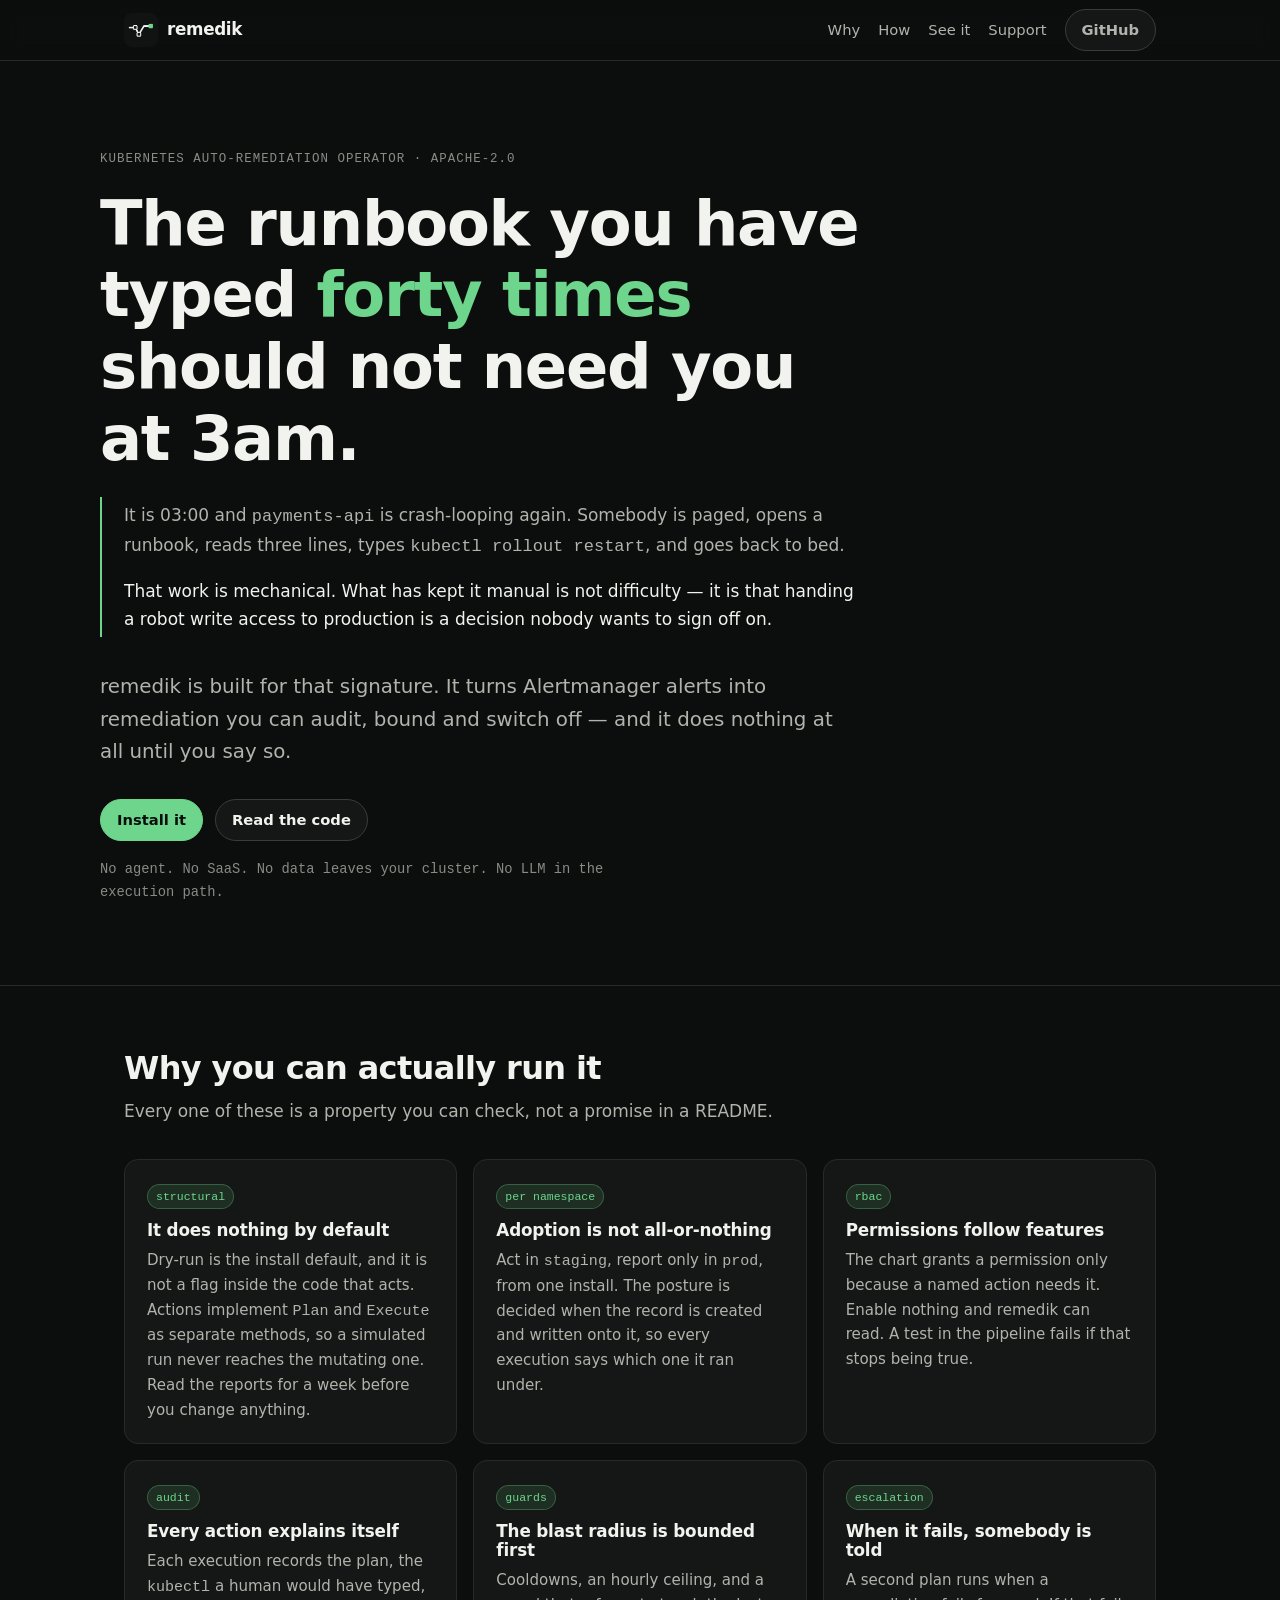
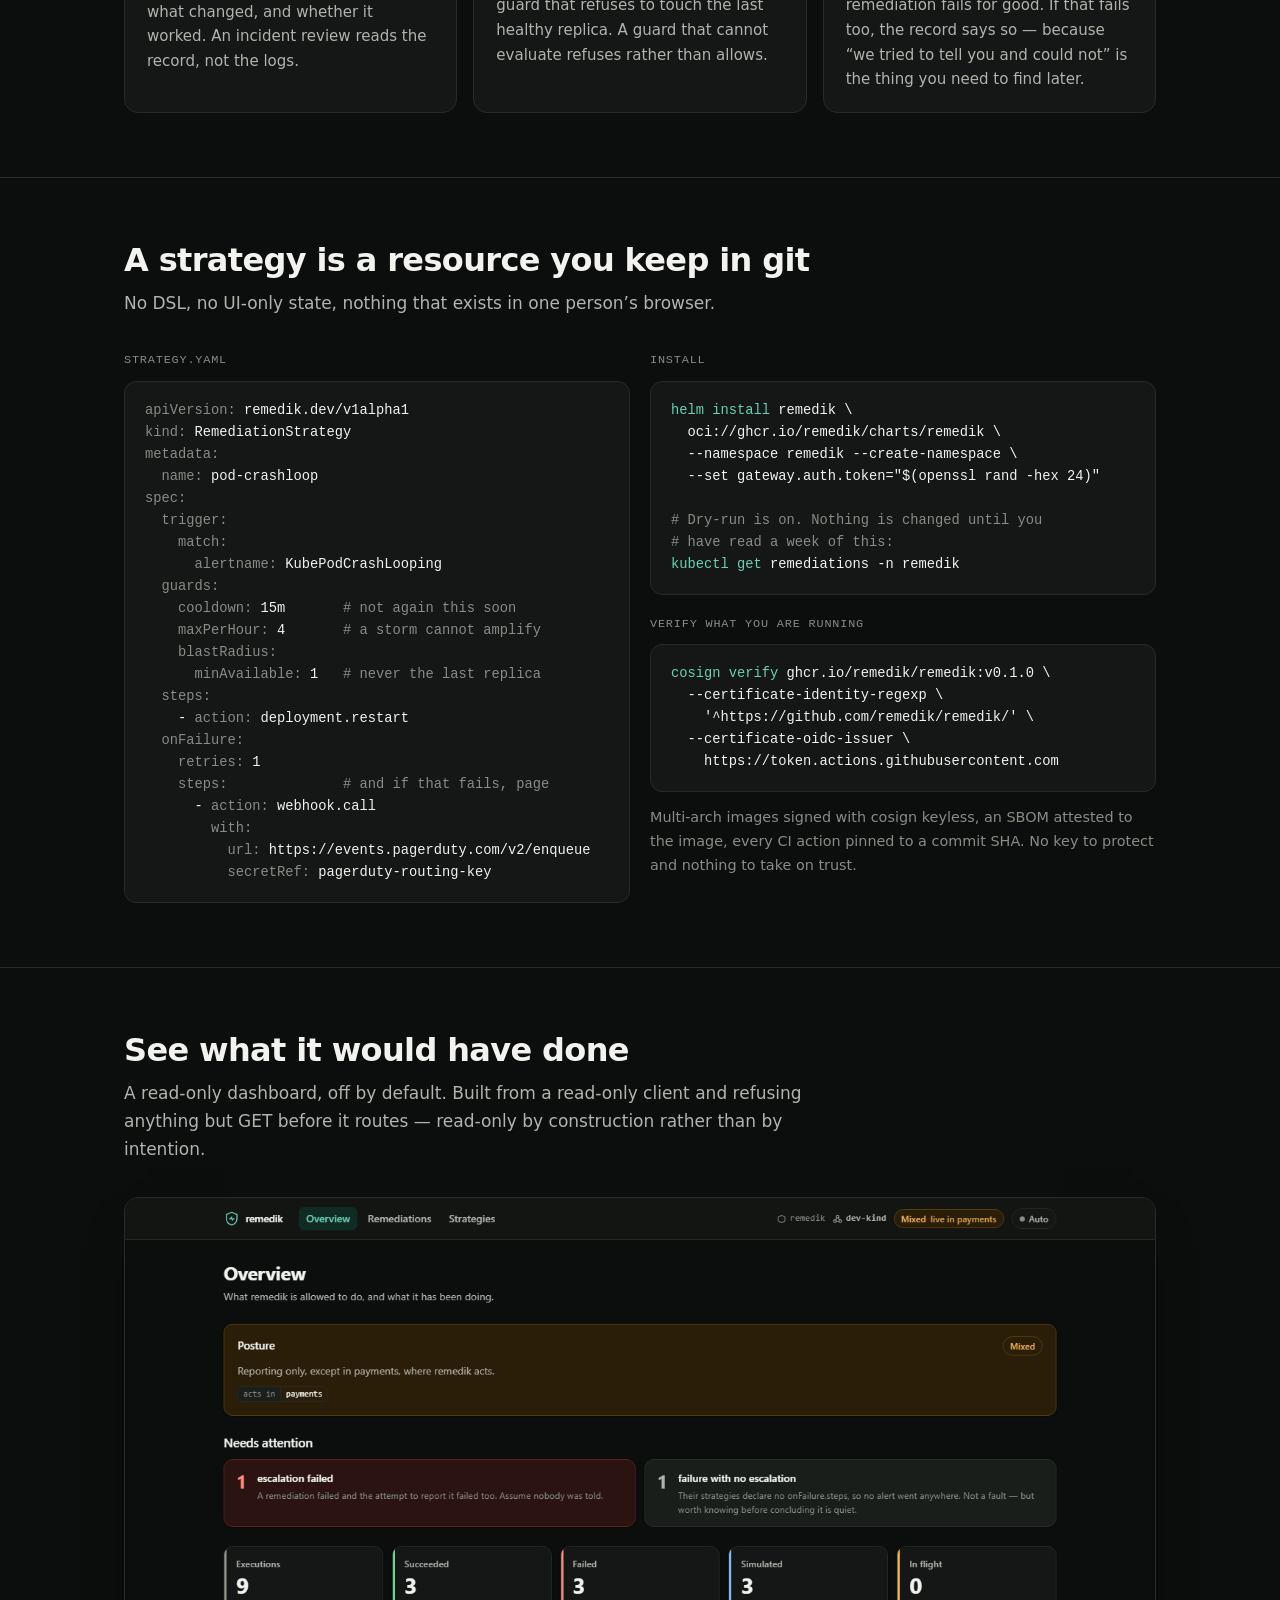
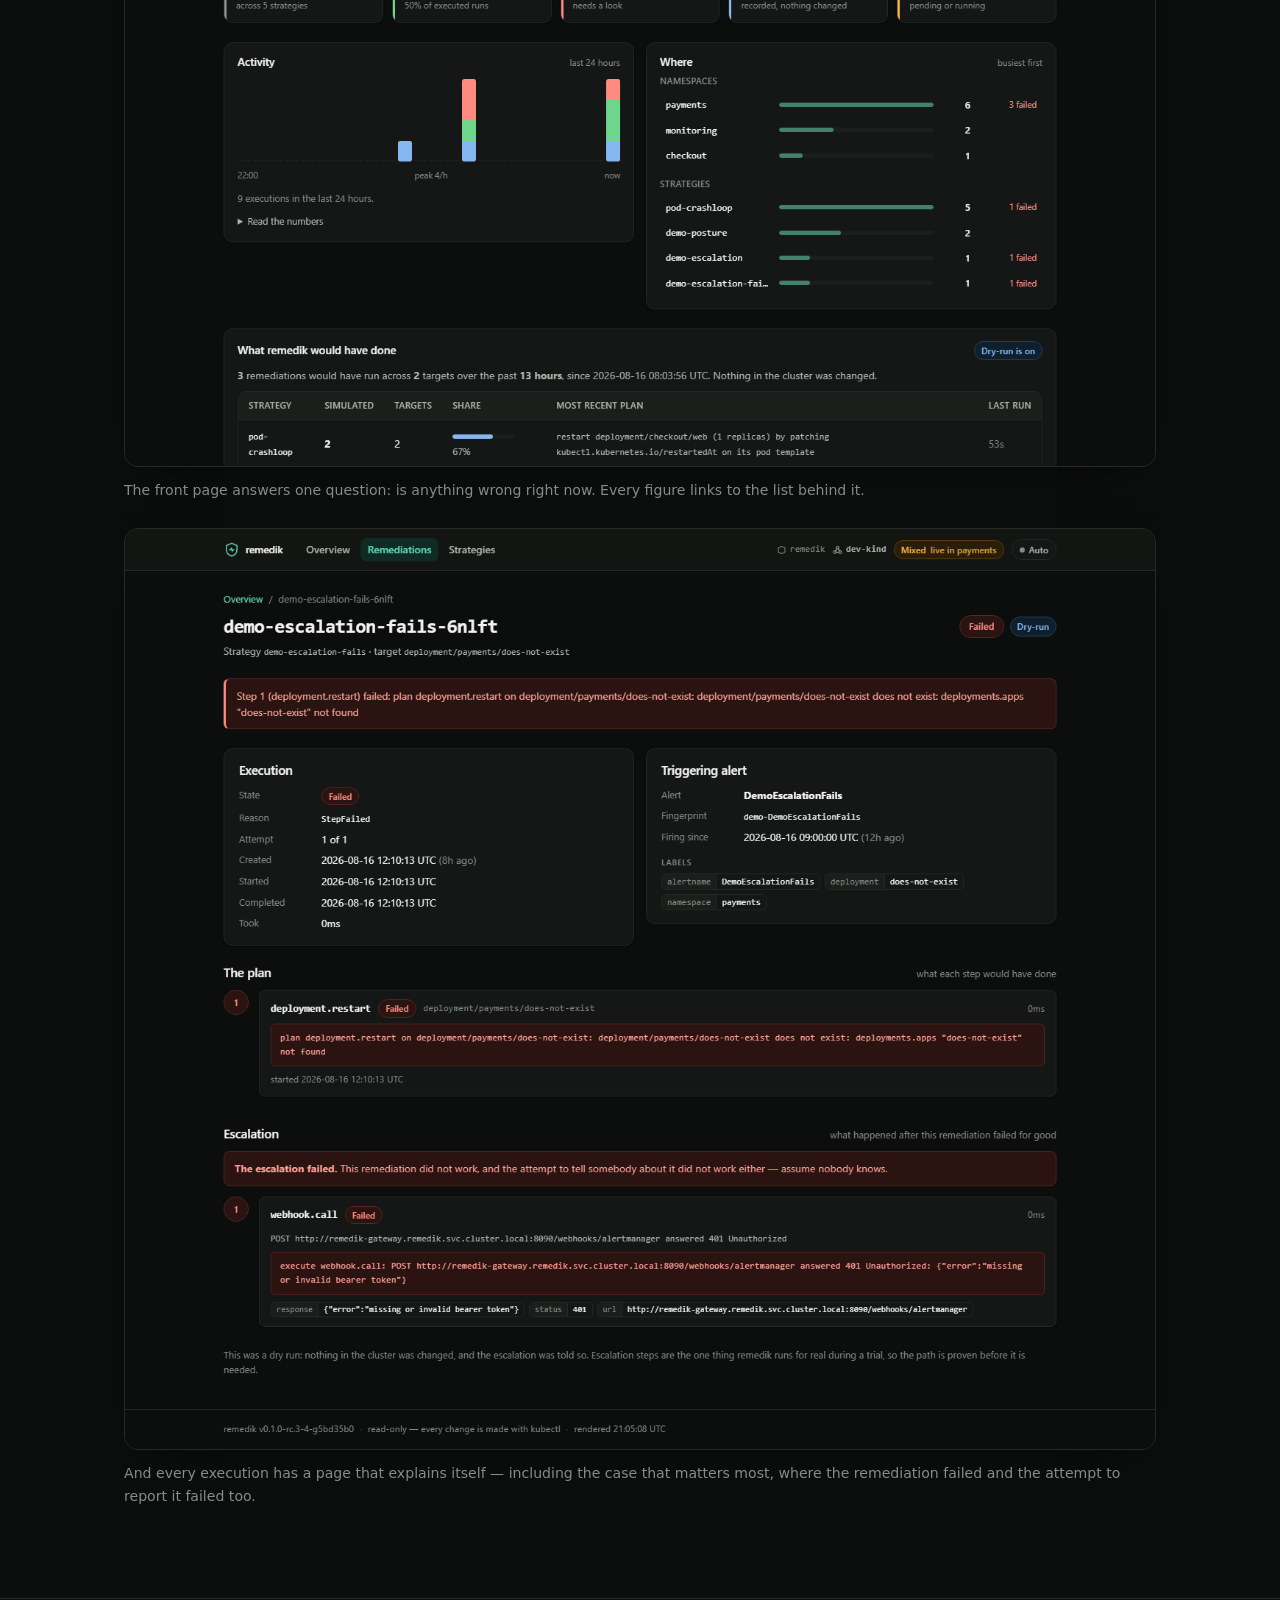
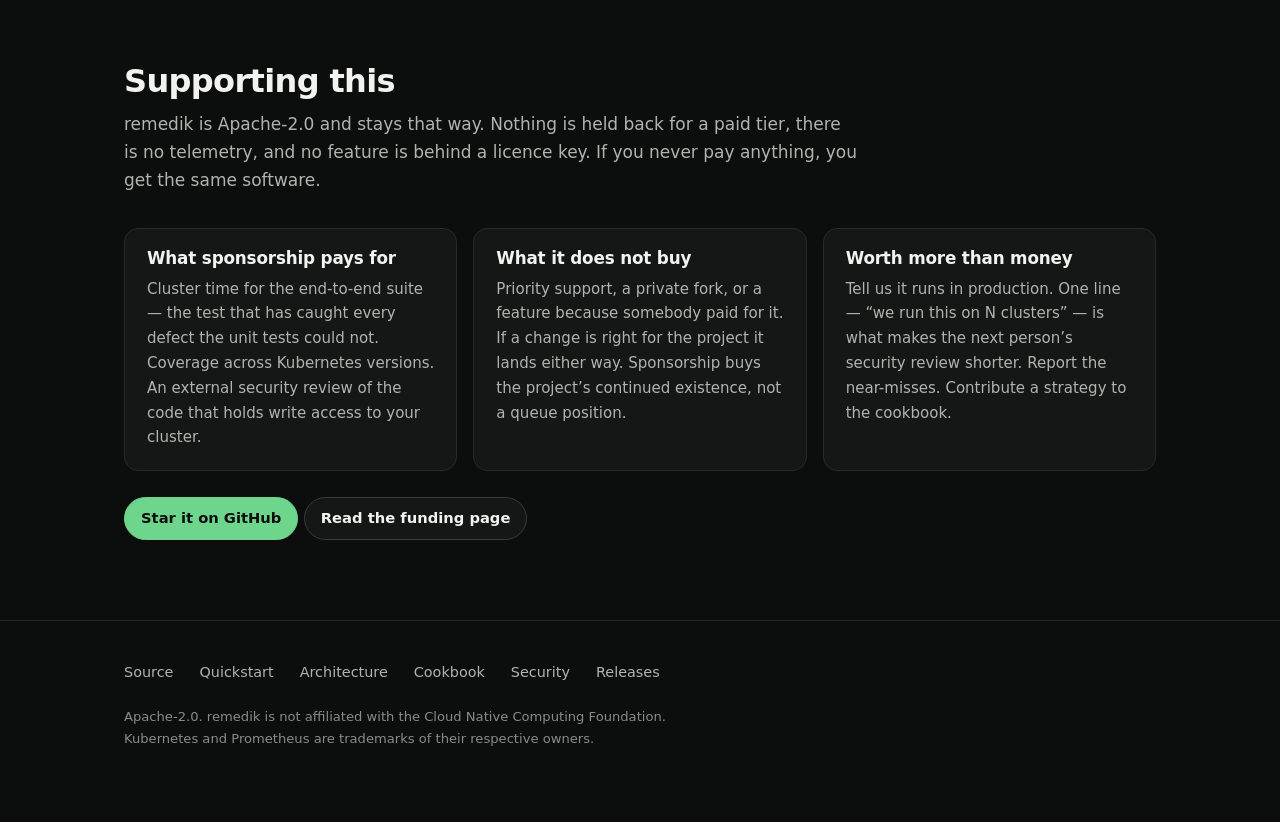
==== website/index.html @ 9d287e83 "chore: the project becomes something a stranger could install Five pages instead of one, each answer" ====
<!doctype html>
<html lang="en">
<head>
<meta charset="utf-8">
<meta name="viewport" content="width=device-width, initial-scale=1">
<title>remedik — Kubernetes auto-remediation that stays boring</title>
<meta name="description" content="Turn Alertmanager alerts into safe, audited Kubernetes remediation. Dry-run by default, guards before every action, and an audit trail that explains itself.">

<meta property="og:title" content="remedik — Kubernetes auto-remediation that stays boring">
<meta property="og:description" content="Dry-run by default, guards before every action, and an audit trail that explains itself. Apache-2.0.">
<meta property="og:type" content="website">
<meta property="og:url" content="https://remedik.github.io/remedik/">
<meta property="og:image" content="assets/banner.png">
<meta name="twitter:card" content="summary_large_image">
<link rel="icon" href="assets/mark.png" type="image/png">

<!--
  One file, no build step, no request to anything outside this page.
  The operator's dashboard is built the same way and for the same reason:
  a page that needs a CDN is a page that breaks when the CDN does, and a
  landing page for infrastructure software should be able to survive being
  saved to disk.

  The palette is sampled from the mark: #101311 ground, #f2f3ef ink,
  #6dd58c green. The mark is 93% ground and 1% green, and so is this page —
  green means something here rather than decorating.
-->
<style>
:root {
  --ground: #0c0e0d;
  --surface: #141715;
  --surface-2: #1b1f1c;
  --border: #262b27;
  --border-strong: #373d38;
  --ink: #f2f3ef;
  --ink-2: #b0b4ad;
  --ink-3: #878c85;
  --green: #6dd58c;
  --green-deep: #64d3b4;
  --amber: #f5b449;
  --red: #ff8b80;

  --mono: ui-monospace, SFMono-Regular, "SF Mono", Menlo, Consolas, "Liberation Mono", monospace;
  --sans: ui-sans-serif, system-ui, -apple-system, "Segoe UI", Roboto, "Helvetica Neue", Arial, sans-serif;

  --measure: 68ch;
  --wrap: 1080px;
}

*, *::before, *::after { box-sizing: border-box; }

html { -webkit-text-size-adjust: 100%; scroll-behavior: smooth; }
@media (prefers-reduced-motion: reduce) { html { scroll-behavior: auto; } }

body {
  margin: 0;
  background: var(--ground);
  color: var(--ink);
  font-family: var(--sans);
  font-size: 17px;
  line-height: 1.65;
  -webkit-font-smoothing: antialiased;
}

.wrap { width: 100%; max-width: var(--wrap); margin-inline: auto; padding-inline: 24px; }

a { color: var(--green); text-decoration-color: color-mix(in srgb, var(--green) 40%, transparent); text-underline-offset: 3px; }
a:hover { text-decoration-color: currentcolor; }
:focus-visible { outline: 2px solid var(--green); outline-offset: 3px; border-radius: 4px; }

h1, h2, h3 { margin: 0; line-height: 1.15; letter-spacing: -0.02em; font-weight: 660; }
h2 { font-size: clamp(1.5rem, 3.2vw, 2rem); }
h3 { font-size: 1.05rem; letter-spacing: -0.01em; }
p { margin: 0 0 1rem; max-width: var(--measure); }
code, pre { font-family: var(--mono); }

/* ---------------------------------------------------------------- header */

.top {
  position: sticky; top: 0; z-index: 10;
  background: color-mix(in srgb, var(--ground) 86%, transparent);
  backdrop-filter: saturate(160%) blur(10px);
  border-bottom: 1px solid var(--border);
}
.top-inner { display: flex; align-items: center; gap: 20px; height: 60px; }
.brand { display: inline-flex; align-items: center; gap: 9px; font-size: 1.05rem; text-decoration: none; color: var(--ink); font-weight: 650; letter-spacing: -0.02em; }
.brand img { width: 34px; height: 34px; border-radius: 8px; }
.top nav { margin-left: auto; display: flex; align-items: center; gap: 18px; }
.top nav a { color: var(--ink-2); text-decoration: none; font-size: 0.92rem; }
.top nav a:hover { color: var(--ink); }
.btn {
  display: inline-flex; align-items: center; gap: 8px;
  padding: 8px 16px; border-radius: 999px;
  font-size: 0.92rem; font-weight: 620; text-decoration: none;
  border: 1px solid var(--border-strong); color: var(--ink); background: var(--surface);
}
.btn:hover { border-color: var(--green); color: var(--green); }
.btn-primary { background: var(--green); border-color: var(--green); color: var(--ground); }
.btn-primary:hover { filter: brightness(1.08); color: var(--ground); }

/* ------------------------------------------------------------------ hero */

.hero { padding: 88px 0 64px; }
.eyebrow {
  font-family: var(--mono); font-size: 0.78rem; letter-spacing: 0.08em;
  text-transform: uppercase; color: var(--ink-3); margin-bottom: 18px;
}
.hero h1 {
  font-size: clamp(2.3rem, 6vw, 3.9rem);
  max-width: 18ch;
  margin-bottom: 22px;
}
.hero h1 .accent { color: var(--green); }
.lede { font-size: clamp(1.05rem, 2.2vw, 1.24rem); color: var(--ink-2); max-width: 60ch; }
.hero-actions { display: flex; flex-wrap: wrap; gap: 12px; margin-top: 30px; }
.hero-note { margin-top: 18px; font-size: 0.86rem; color: var(--ink-3); font-family: var(--mono); }

/* --------------------------------------------------------------- the 3am */

.story {
  border-left: 2px solid var(--green);
  padding: 4px 0 4px 22px;
  margin: 0 0 34px;
}
.story p { color: var(--ink-2); }
.story p:last-child { margin-bottom: 0; color: var(--ink); }

/* --------------------------------------------------------------- section */

section { padding: 64px 0; border-top: 1px solid var(--border); }
.section-head { margin-bottom: 34px; }
.section-head p { color: var(--ink-2); margin-top: 10px; }

/* ----------------------------------------------------------------- cards */

.cards { display: grid; grid-template-columns: repeat(auto-fit, minmax(280px, 1fr)); gap: 16px; }
.card {
  background: var(--surface); border: 1px solid var(--border);
  border-radius: 14px; padding: 20px 22px;
}
.card h3 { margin-bottom: 8px; }
.card p { color: var(--ink-2); font-size: 0.94rem; margin-bottom: 0; max-width: none; }
.card .tag {
  display: inline-block; font-family: var(--mono); font-size: 0.72rem;
  color: var(--green); background: color-mix(in srgb, var(--green) 12%, transparent);
  border: 1px solid color-mix(in srgb, var(--green) 30%, transparent);
  padding: 2px 8px; border-radius: 999px; margin-bottom: 12px;
}

/* ------------------------------------------------------------------ code */

pre {
  margin: 0; padding: 18px 20px; overflow-x: auto;
  background: var(--surface); border: 1px solid var(--border);
  border-radius: 12px; font-size: 0.86rem; line-height: 1.6;
}
pre .c { color: var(--ink-3); }
pre .k { color: var(--green-deep); }
pre .s { color: var(--ink); }
.code-label {
  font-family: var(--mono); font-size: 0.74rem; color: var(--ink-3);
  text-transform: uppercase; letter-spacing: 0.07em; margin-bottom: 10px;
}
.two { display: grid; grid-template-columns: repeat(auto-fit, minmax(320px, 1fr)); gap: 20px; align-items: start; }

/* ----------------------------------------------------------------- shots */

figure { margin: 0 0 26px; }
figure img {
  width: 100%; height: auto; display: block;
  border: 1px solid var(--border); border-radius: 14px;
  box-shadow: 0 20px 50px -24px rgb(0 0 0 / 70%);
}
figcaption { margin-top: 12px; color: var(--ink-3); font-size: 0.88rem; }

/* ---------------------------------------------------------------- footer */

footer { border-top: 1px solid var(--border); padding: 40px 0 56px; color: var(--ink-3); font-size: 0.9rem; }
footer .cols { display: flex; flex-wrap: wrap; gap: 26px; align-items: baseline; }
footer a { color: var(--ink-2); text-decoration: none; }
footer a:hover { color: var(--green); }
.legal { margin-top: 22px; font-size: 0.82rem; }

@media (width <= 640px) {
  .top nav a:not(.btn) { display: none; }
  .hero { padding: 56px 0 44px; }
  section { padding: 48px 0; }
}
</style>
</head>
<body>

<header class="top">
  <div class="wrap top-inner">
    <a class="brand" href="#top">
      <img src="assets/mark.png" alt="">
      remedik
    </a>
    <nav>
      <a href="#why">Why</a>
      <a href="#how">How</a>
      <a href="#see">See it</a>
      <a href="#support">Support</a>
      <a class="btn" href="https://github.com/remedik/remedik">GitHub</a>
    </nav>
  </div>
</header>

<main id="top">

<div class="wrap hero">
  <p class="eyebrow">Kubernetes auto-remediation operator · Apache-2.0</p>
  <h1>The runbook you have typed <span class="accent">forty times</span> should not need you at 3am.</h1>

  <div class="story">
    <p>It is 03:00 and <code>payments-api</code> is crash-looping again. Somebody
    is paged, opens a runbook, reads three lines, types
    <code>kubectl rollout restart</code>, and goes back to bed.</p>
    <p>That work is mechanical. What has kept it manual is not difficulty — it
    is that handing a robot write access to production is a decision nobody
    wants to sign off on.</p>
  </div>

  <p class="lede">remedik is built for that signature. It turns Alertmanager
  alerts into remediation you can audit, bound and switch off — and it does
  nothing at all until you say so.</p>

  <div class="hero-actions">
    <a class="btn btn-primary" href="#how">Install it</a>
    <a class="btn" href="https://github.com/remedik/remedik">Read the code</a>
  </div>
  <p class="hero-note">No agent. No SaaS. No data leaves your cluster. No LLM in the execution path.</p>
</div>

<section id="why">
  <div class="wrap">
    <div class="section-head">
      <h2>Why you can actually run it</h2>
      <p>Every one of these is a property you can check, not a promise in a README.</p>
    </div>

    <div class="cards">
      <div class="card">
        <span class="tag">structural</span>
        <h3>It does nothing by default</h3>
        <p>Dry-run is the install default, and it is not a flag inside the code
        that acts. Actions implement <code>Plan</code> and <code>Execute</code> as
        separate methods, so a simulated run never reaches the mutating one.
        Read the reports for a week before you change anything.</p>
      </div>

      <div class="card">
        <span class="tag">per namespace</span>
        <h3>Adoption is not all-or-nothing</h3>
        <p>Act in <code>staging</code>, report only in <code>prod</code>, from one
        install. The posture is decided when the record is created and written
        onto it, so every execution says which one it ran under.</p>
      </div>

      <div class="card">
        <span class="tag">rbac</span>
        <h3>Permissions follow features</h3>
        <p>The chart grants a permission only because a named action needs it.
        Enable nothing and remedik can read. A test in the pipeline fails if
        that stops being true.</p>
      </div>

      <div class="card">
        <span class="tag">audit</span>
        <h3>Every action explains itself</h3>
        <p>Each execution records the plan, the <code>kubectl</code> a human
        would have typed, what changed, and whether it worked. An incident
        review reads the record, not the logs.</p>
      </div>

      <div class="card">
        <span class="tag">guards</span>
        <h3>The blast radius is bounded first</h3>
        <p>Cooldowns, an hourly ceiling, and a guard that refuses to touch the
        last healthy replica. A guard that cannot evaluate refuses rather than
        allows.</p>
      </div>

      <div class="card">
        <span class="tag">escalation</span>
        <h3>When it fails, somebody is told</h3>
        <p>A second plan runs when a remediation fails for good. If that fails
        too, the record says so — because “we tried to tell you and could not”
        is the thing you need to find later.</p>
      </div>
    </div>
  </div>
</section>

<section id="how">
  <div class="wrap">
    <div class="section-head">
      <h2>A strategy is a resource you keep in git</h2>
      <p>No DSL, no UI-only state, nothing that exists in one person’s browser.</p>
    </div>

    <div class="two">
      <div>
        <p class="code-label">strategy.yaml</p>
<pre><code><span class="c">apiVersion:</span> remedik.dev/v1alpha1
<span class="c">kind:</span> RemediationStrategy
<span class="c">metadata:</span>
  <span class="c">name:</span> pod-crashloop
<span class="c">spec:</span>
  <span class="c">trigger:</span>
    <span class="c">match:</span>
      <span class="c">alertname:</span> KubePodCrashLooping
  <span class="c">guards:</span>
    <span class="c">cooldown:</span> 15m       <span class="c"># not again this soon</span>
    <span class="c">maxPerHour:</span> 4       <span class="c"># a storm cannot amplify</span>
    <span class="c">blastRadius:</span>
      <span class="c">minAvailable:</span> 1   <span class="c"># never the last replica</span>
  <span class="c">steps:</span>
    - <span class="c">action:</span> deployment.restart
  <span class="c">onFailure:</span>
    <span class="c">retries:</span> 1
    <span class="c">steps:</span>              <span class="c"># and if that fails, page</span>
      - <span class="c">action:</span> webhook.call
        <span class="c">with:</span>
          <span class="c">url:</span> https://events.pagerduty.com/v2/enqueue
          <span class="c">secretRef:</span> pagerduty-routing-key</code></pre>
      </div>

      <div>
        <p class="code-label">install</p>
<pre><code><span class="k">helm install</span> remedik \
  oci://ghcr.io/remedik/charts/remedik \
  --namespace remedik --create-namespace \
  --set gateway.auth.token=<span class="s">"$(openssl rand -hex 24)"</span>

<span class="c"># Dry-run is on. Nothing is changed until you</span>
<span class="c"># have read a week of this:</span>
<span class="k">kubectl get</span> remediations -n remedik</code></pre>

        <p class="code-label" style="margin-top:20px">verify what you are running</p>
<pre><code><span class="k">cosign verify</span> ghcr.io/remedik/remedik:v0.1.0 \
  --certificate-identity-regexp \
    <span class="s">'^https://github.com/remedik/remedik/'</span> \
  --certificate-oidc-issuer \
    https://token.actions.githubusercontent.com</code></pre>
        <p style="margin-top:14px; color:var(--ink-3); font-size:0.9rem">
        Multi-arch images signed with cosign keyless, an SBOM attested to the
        image, every CI action pinned to a commit SHA. No key to protect and
        nothing to take on trust.</p>
      </div>
    </div>
  </div>
</section>

<section id="see">
  <div class="wrap">
    <div class="section-head">
      <h2>See what it would have done</h2>
      <p>A read-only dashboard, off by default. Built from a read-only client
      and refusing anything but GET before it routes — read-only by
      construction rather than by intention.</p>
    </div>

    <figure>
      <img src="assets/overview.png" alt="The remedik overview: posture, what needs attention, activity over the last day, and where remediation has been happening">
      <figcaption>The front page answers one question: is anything wrong right
      now. Every figure links to the list behind it.</figcaption>
    </figure>

    <figure>
      <img src="assets/detail.png" alt="A failed remediation, showing the step that failed and an escalation that also failed">
      <figcaption>And every execution has a page that explains itself —
      including the case that matters most, where the remediation failed and
      the attempt to report it failed too.</figcaption>
    </figure>
  </div>
</section>

<section id="support">
  <div class="wrap">
    <div class="section-head">
      <h2>Supporting this</h2>
      <p>remedik is Apache-2.0 and stays that way. Nothing is held back for a
      paid tier, there is no telemetry, and no feature is behind a licence key.
      If you never pay anything, you get the same software.</p>
    </div>

    <div class="cards">
      <div class="card">
        <h3>What sponsorship pays for</h3>
        <p>Cluster time for the end-to-end suite — the test that has caught
        every defect the unit tests could not. Coverage across Kubernetes
        versions. An external security review of the code that holds write
        access to your cluster.</p>
      </div>
      <div class="card">
        <h3>What it does not buy</h3>
        <p>Priority support, a private fork, or a feature because somebody paid
        for it. If a change is right for the project it lands either way.
        Sponsorship buys the project’s continued existence, not a queue
        position.</p>
      </div>
      <div class="card">
        <h3>Worth more than money</h3>
        <p>Tell us it runs in production. One line — “we run this on N
        clusters” — is what makes the next person’s security review shorter.
        Report the near-misses. Contribute a strategy to the cookbook.</p>
      </div>
    </div>

    <p style="margin-top:26px">
      <a class="btn btn-primary" href="https://github.com/remedik/remedik">Star it on GitHub</a>
      <a class="btn" href="https://github.com/remedik/remedik/blob/main/docs/funding.md">Read the funding page</a>
    </p>
  </div>
</section>

</main>

<footer>
  <div class="wrap">
    <div class="cols">
      <a href="https://github.com/remedik/remedik">Source</a>
      <a href="https://github.com/remedik/remedik/blob/main/QUICKSTART.md">Quickstart</a>
      <a href="https://github.com/remedik/remedik/blob/main/docs/architecture.md">Architecture</a>
      <a href="https://github.com/remedik/remedik/blob/main/examples/strategies">Cookbook</a>
      <a href="https://github.com/remedik/remedik/blob/main/SECURITY.md">Security</a>
      <a href="https://github.com/remedik/remedik/releases">Releases</a>
    </div>
    <p class="legal">
      Apache-2.0. remedik is not affiliated with the Cloud Native Computing
      Foundation. Kubernetes and Prometheus are trademarks of their respective
      owners.
    </p>
  </div>
</footer>

</body>
</html>
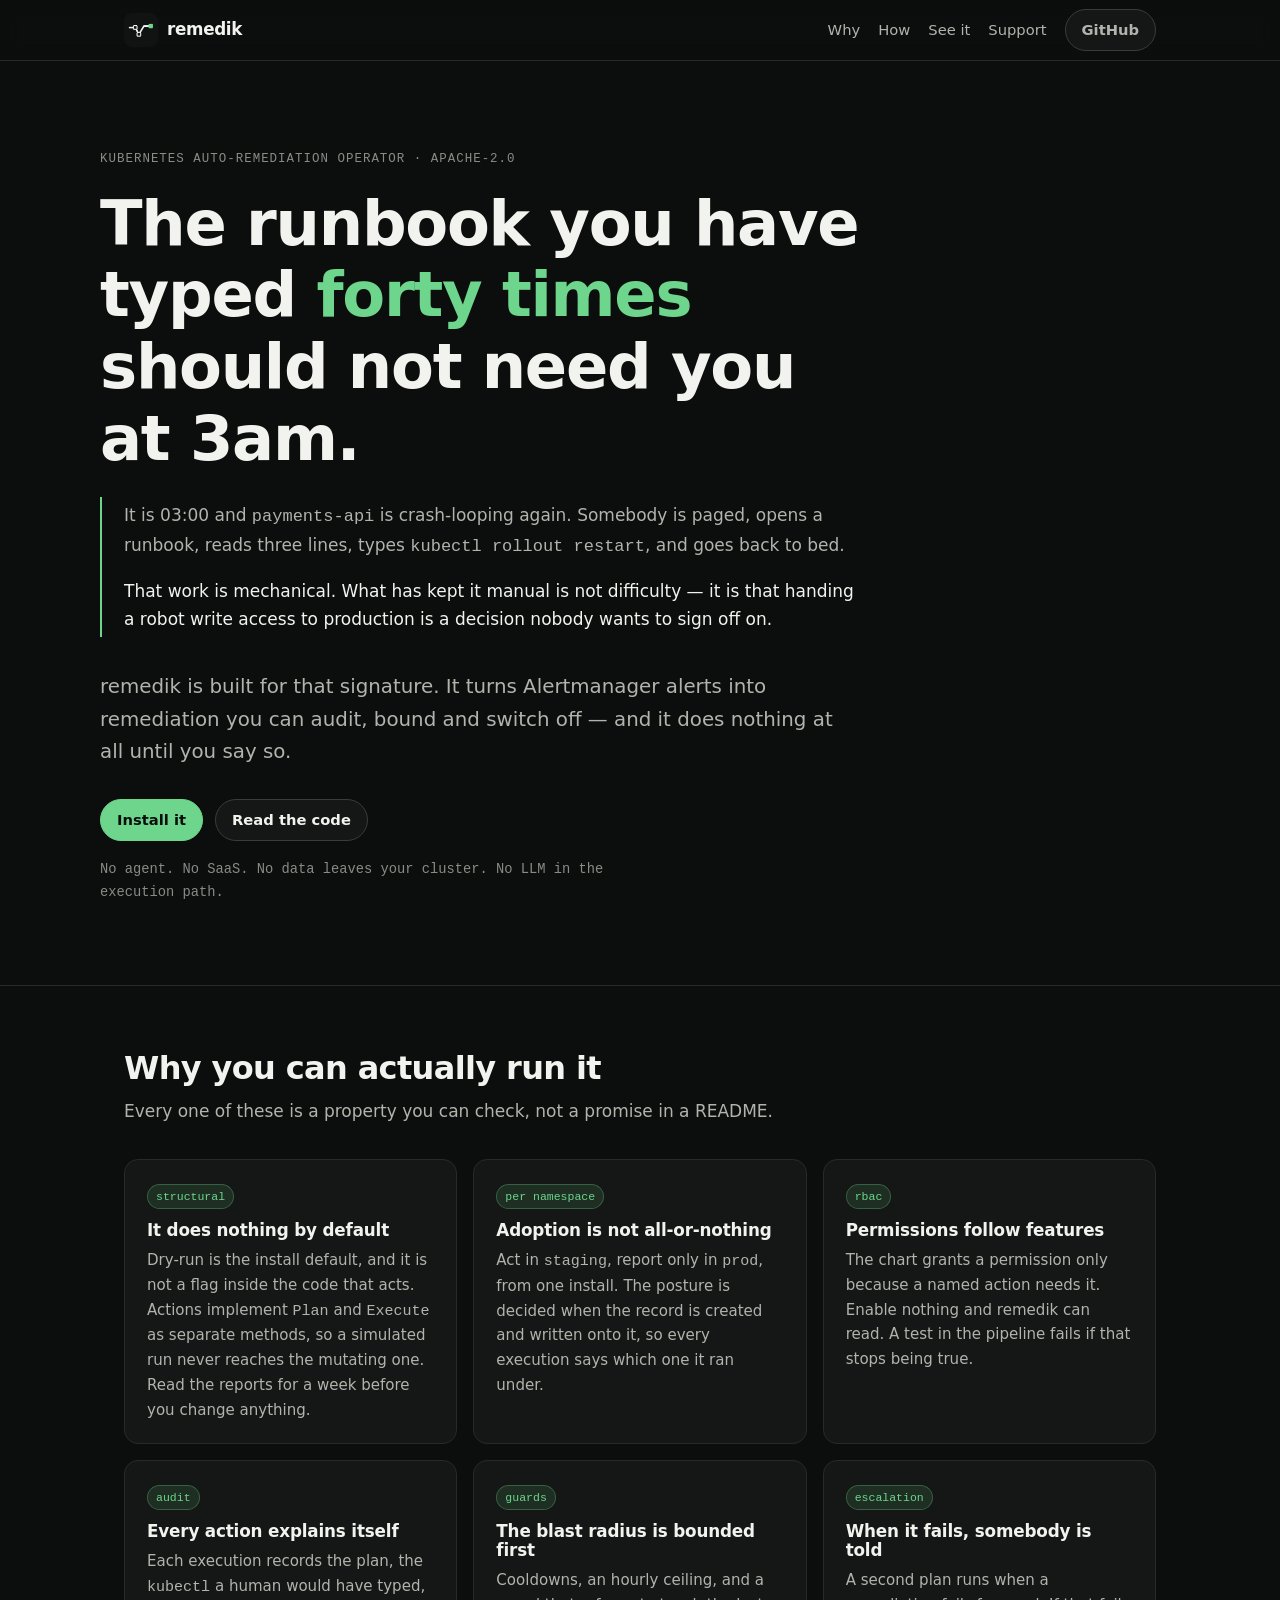
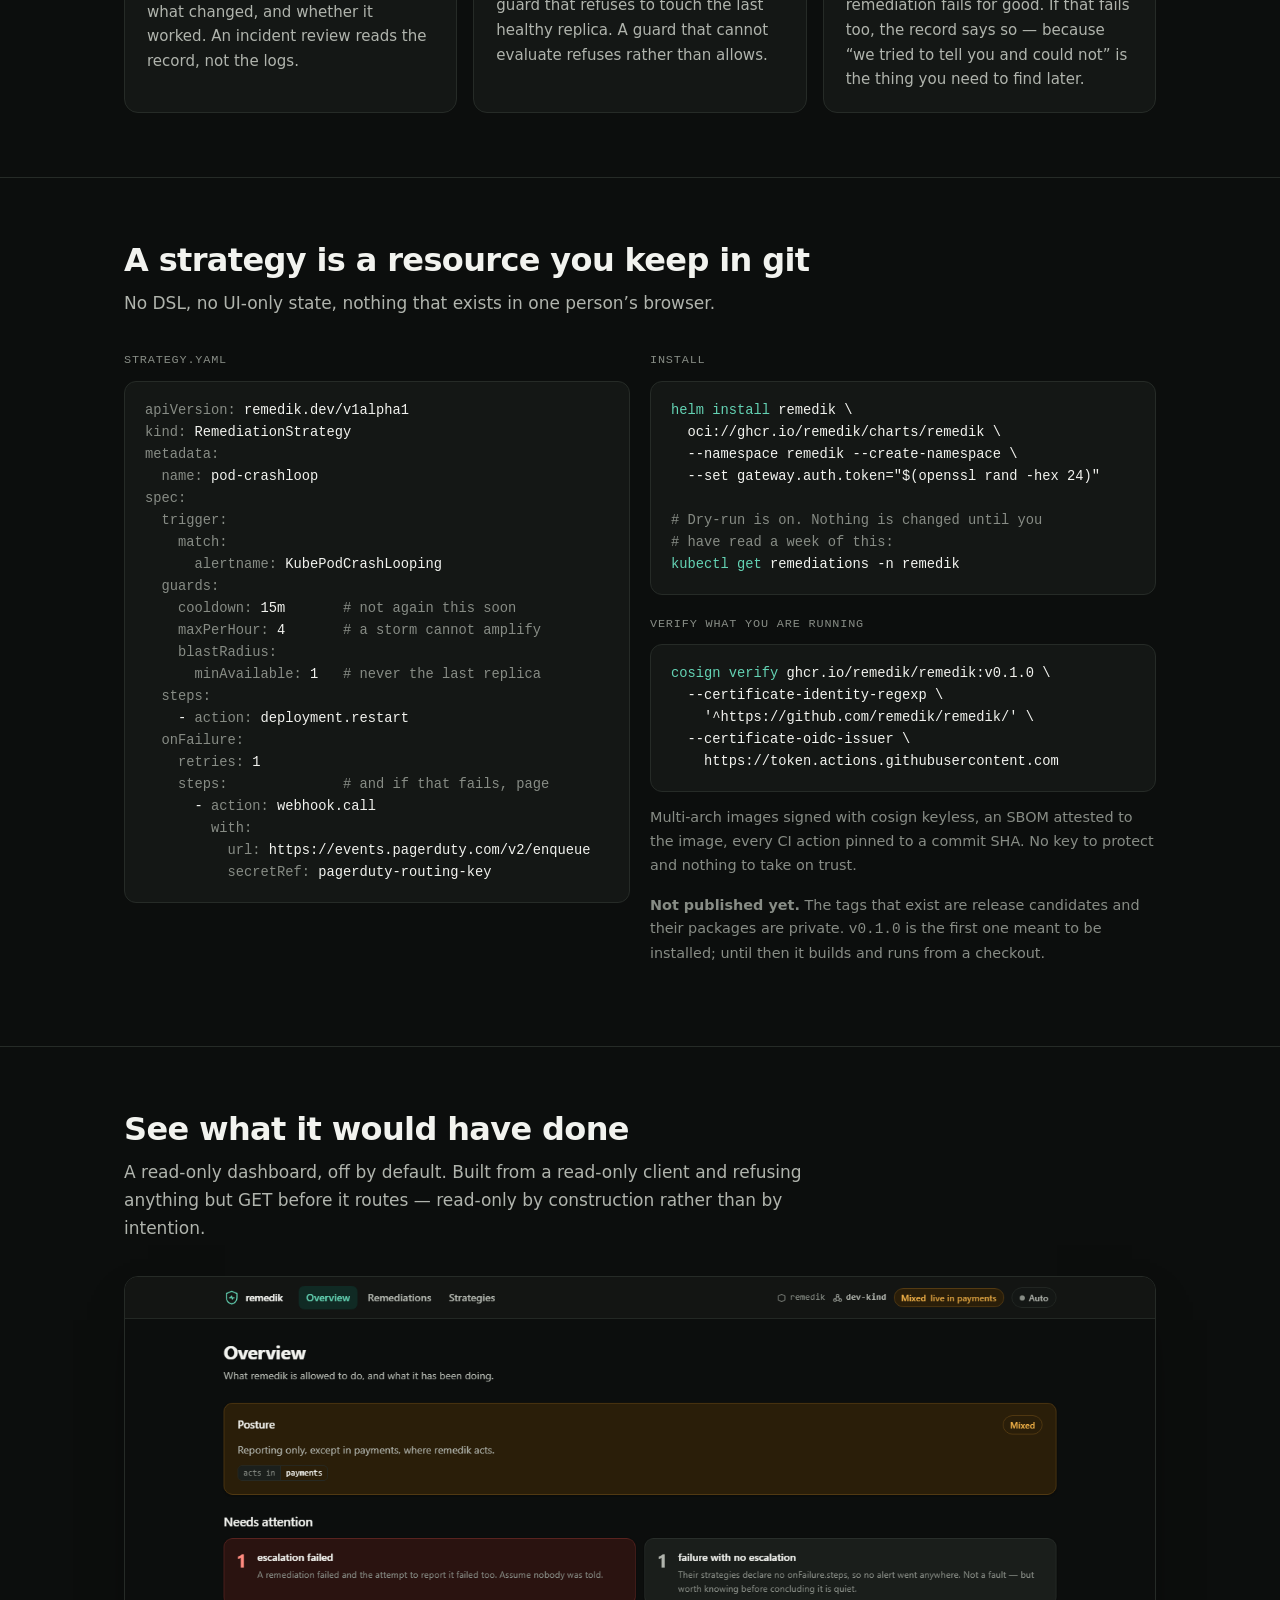
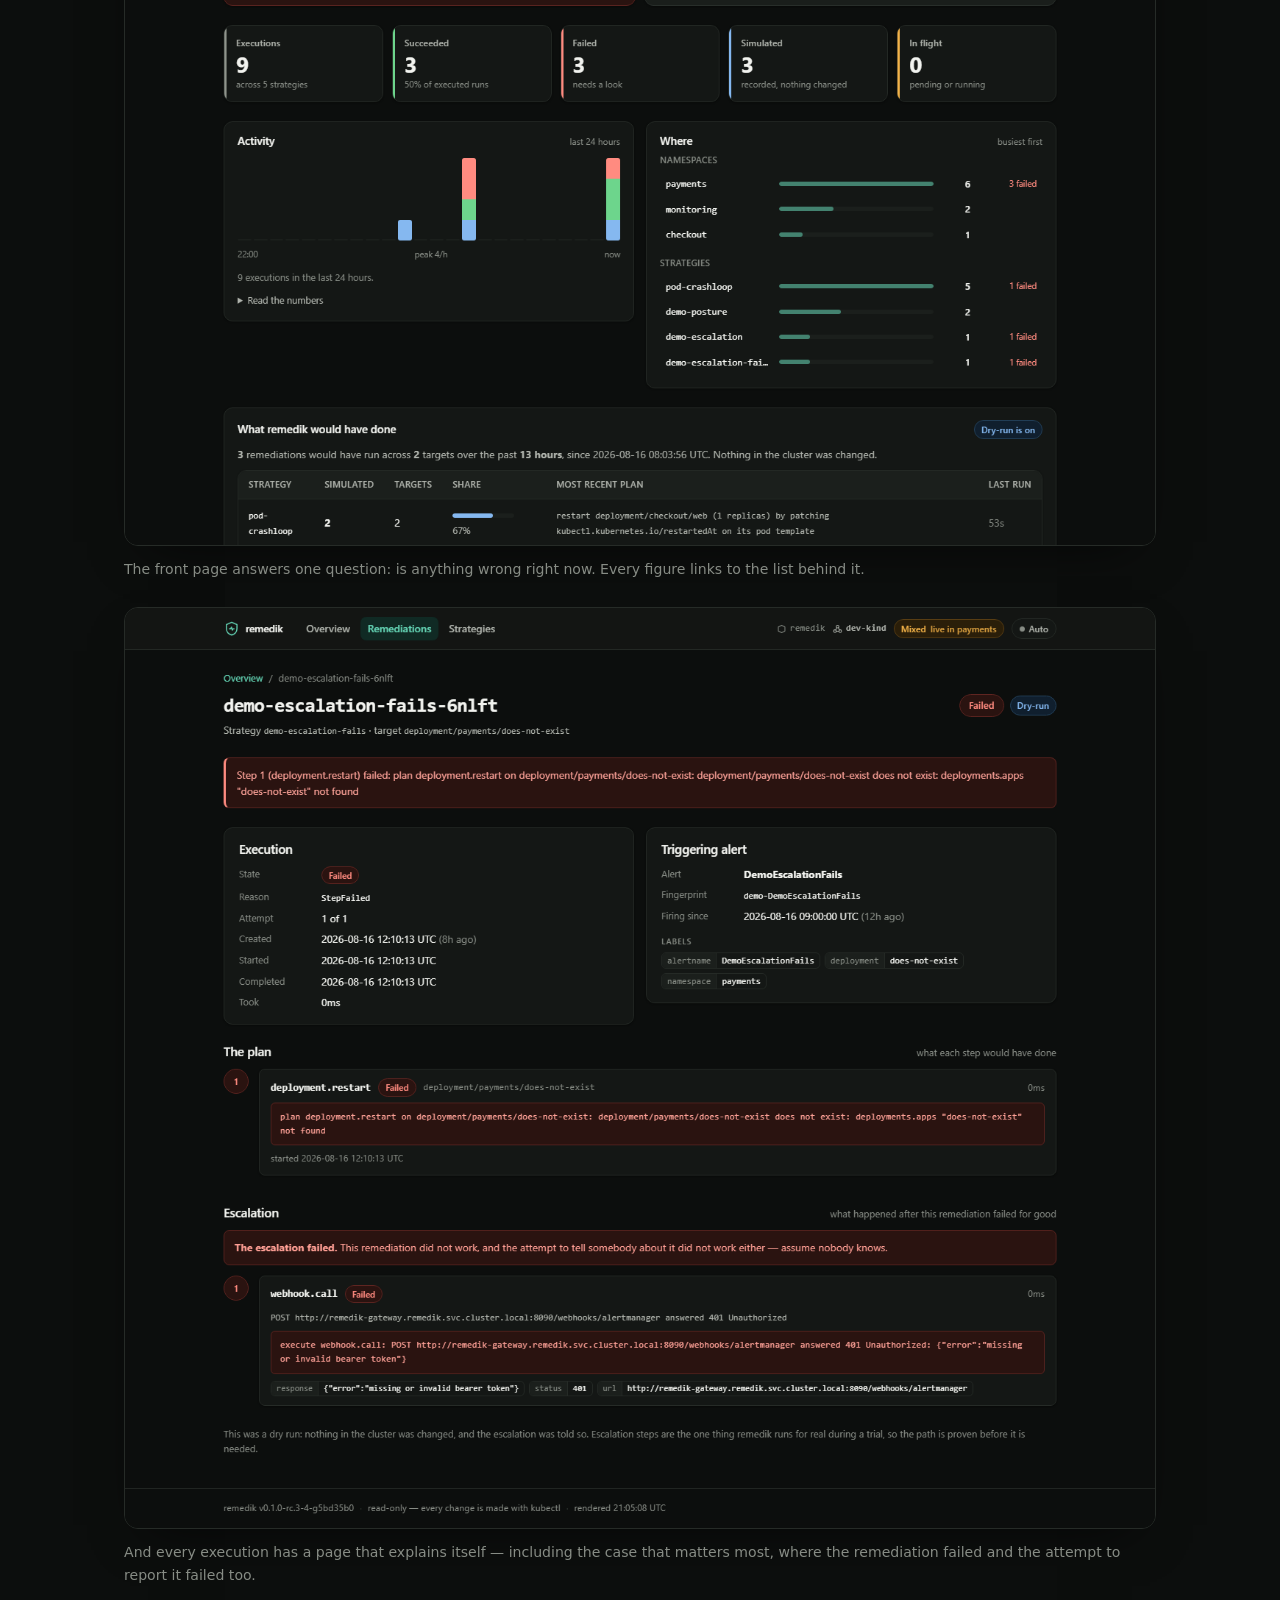
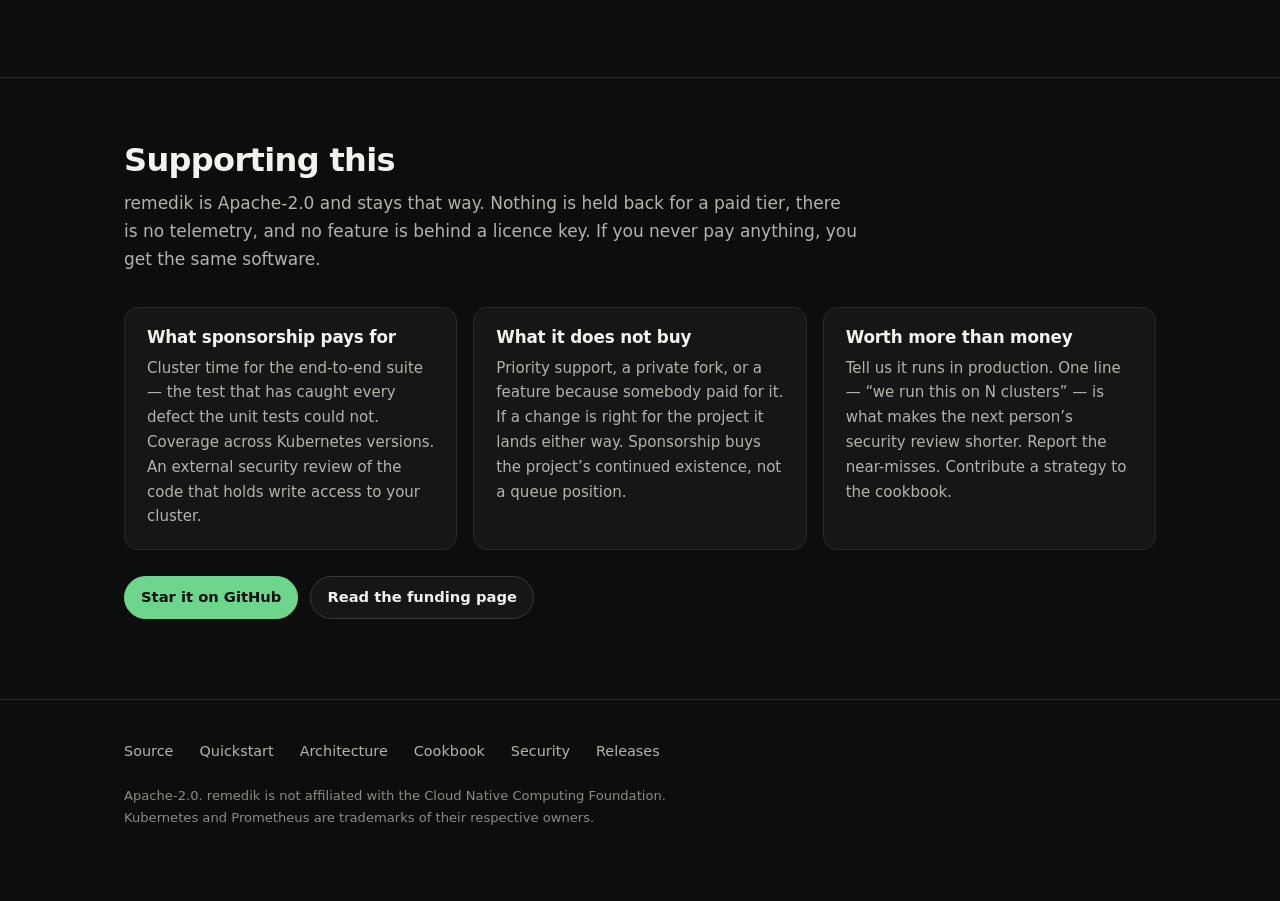
==== commit 7cbf81e9: "feat(engine): exactly one instance acts The guards keep their state in memory, so two instances woul" ====
--- a/website/index.html
+++ b/website/index.html
@@ -172,6 +172,9 @@
   box-shadow: 0 20px 50px -24px rgb(0 0 0 / 70%);
 }
 figcaption { margin-top: 12px; color: var(--ink-3); font-size: 0.88rem; }
+.fineprint { margin-top: 14px; color: var(--ink-3); font-size: 0.9rem; }
+.code-label-spaced { margin-top: 20px; }
+.cta-row { margin-top: 26px; display: flex; flex-wrap: wrap; gap: 12px; }
 
 /* ---------------------------------------------------------------- footer */
 
@@ -337,16 +340,21 @@
 <span class="c"># have read a week of this:</span>
 <span class="k">kubectl get</span> remediations -n remedik</code></pre>
 
-        <p class="code-label" style="margin-top:20px">verify what you are running</p>
+        <p class="code-label code-label-spaced">verify what you are running</p>
 <pre><code><span class="k">cosign verify</span> ghcr.io/remedik/remedik:v0.1.0 \
   --certificate-identity-regexp \
     <span class="s">'^https://github.com/remedik/remedik/'</span> \
   --certificate-oidc-issuer \
     https://token.actions.githubusercontent.com</code></pre>
-        <p style="margin-top:14px; color:var(--ink-3); font-size:0.9rem">
+        <p class="fineprint">
         Multi-arch images signed with cosign keyless, an SBOM attested to the
         image, every CI action pinned to a commit SHA. No key to protect and
         nothing to take on trust.</p>
+        <p class="fineprint">
+        <strong>Not published yet.</strong> The tags that exist are release
+        candidates and their packages are private. <code>v0.1.0</code> is the
+        first one meant to be installed; until then it builds and runs from a
+        checkout.</p>
       </div>
     </div>
   </div>
@@ -408,7 +416,7 @@
       </div>
     </div>
 
-    <p style="margin-top:26px">
+    <p class="cta-row">
       <a class="btn btn-primary" href="https://github.com/remedik/remedik">Star it on GitHub</a>
       <a class="btn" href="https://github.com/remedik/remedik/blob/main/docs/funding.md">Read the funding page</a>
     </p>
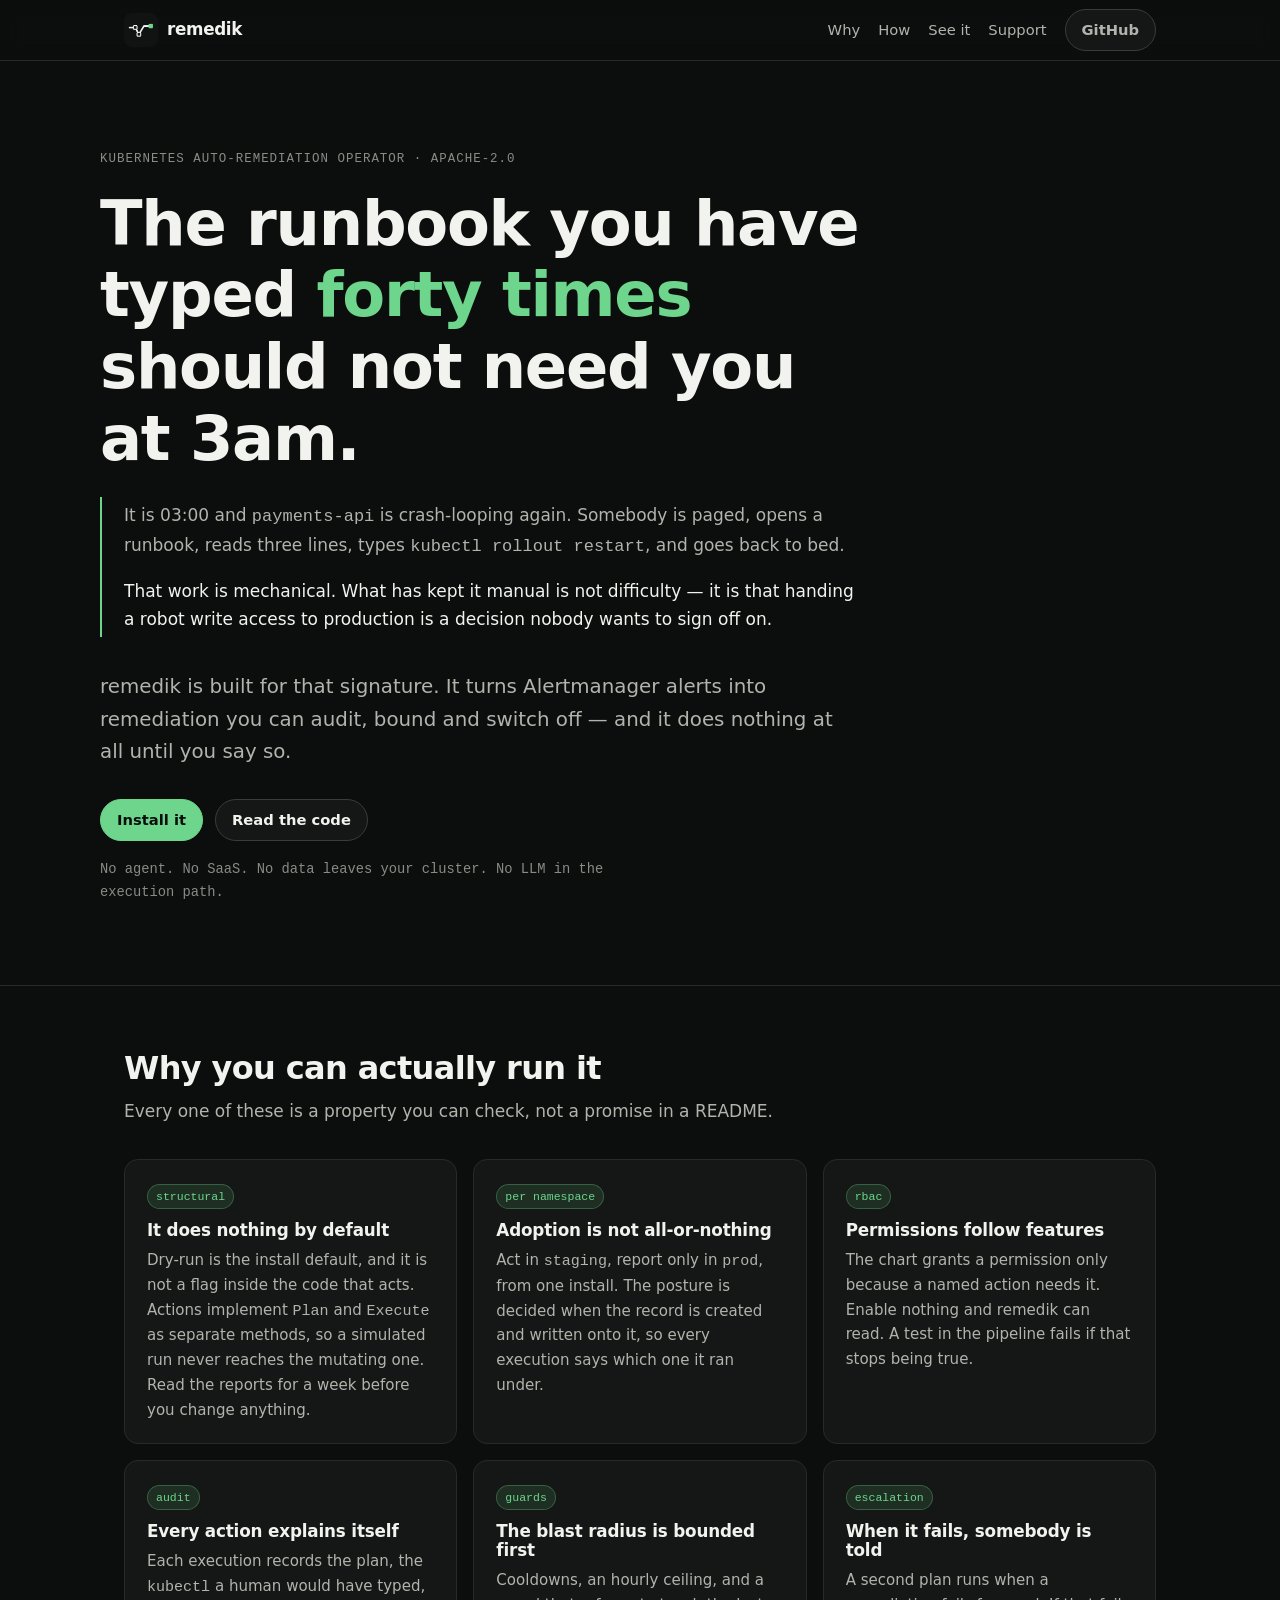
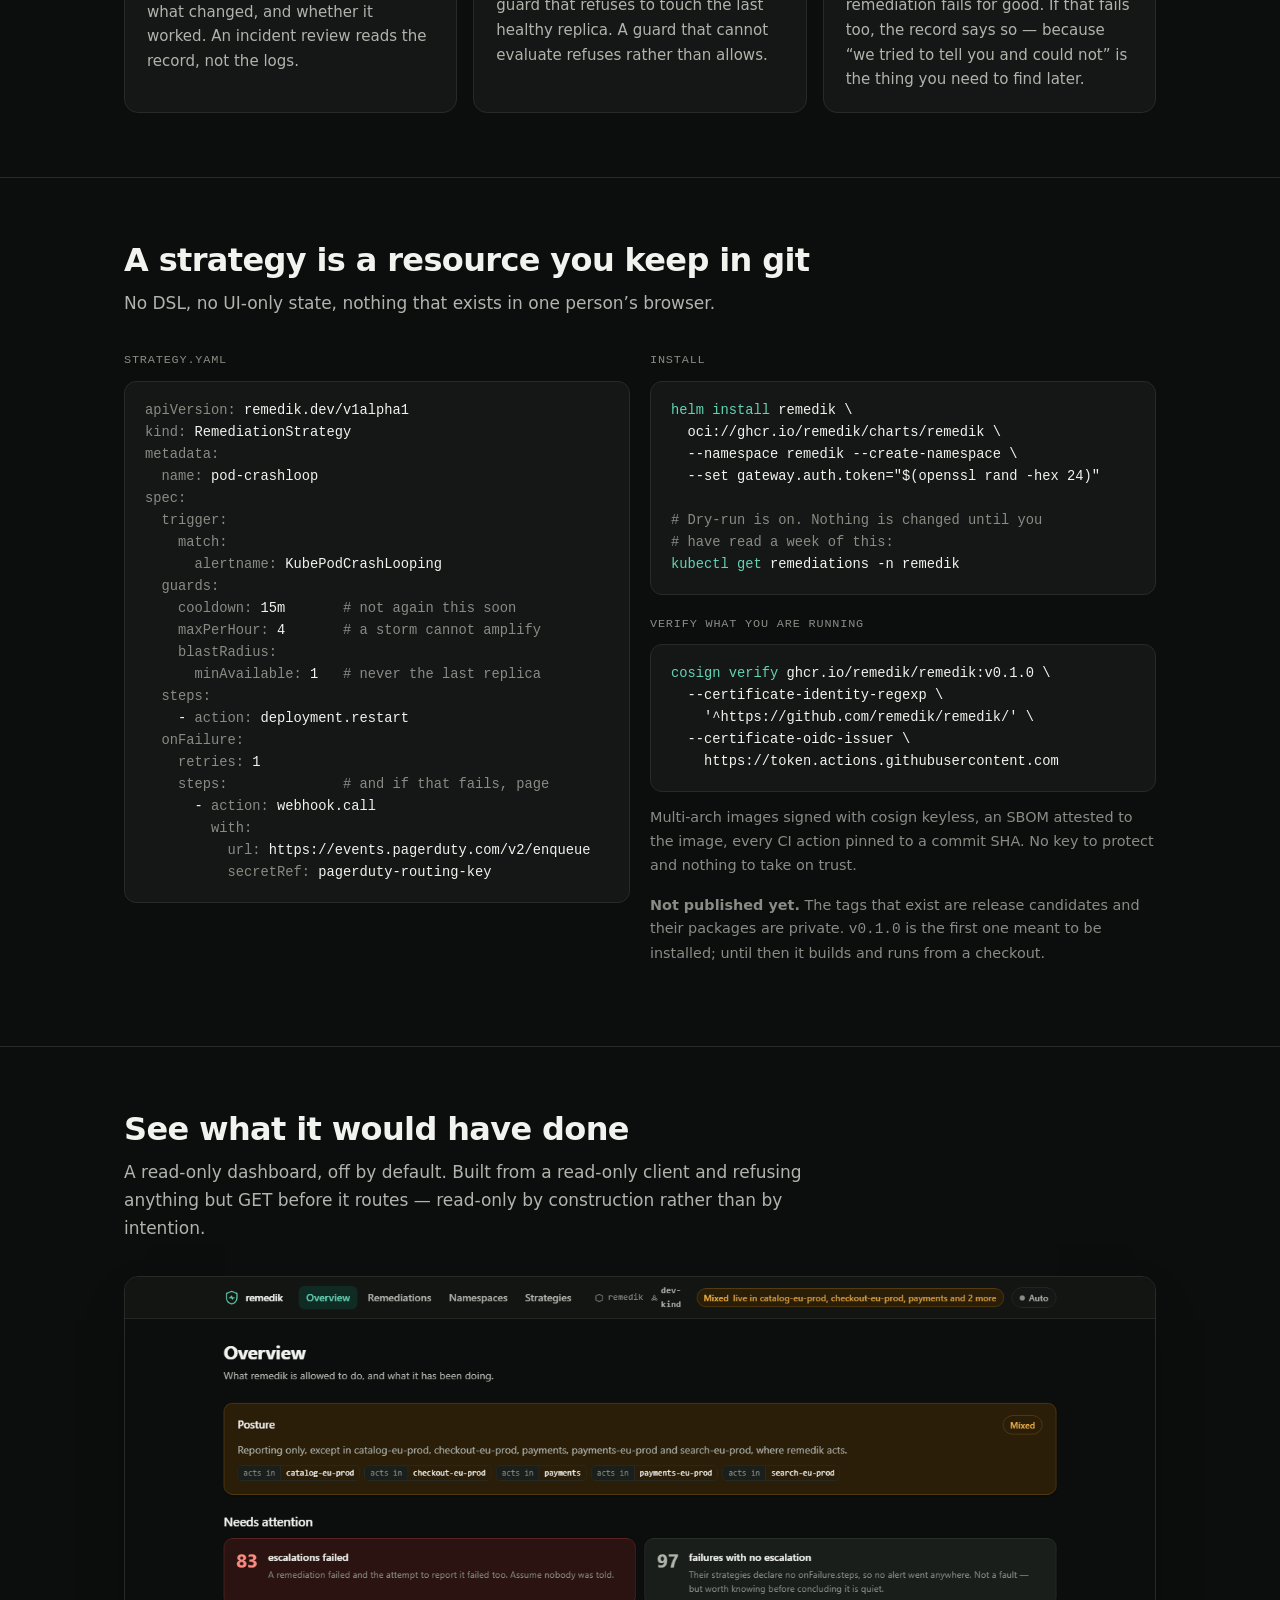
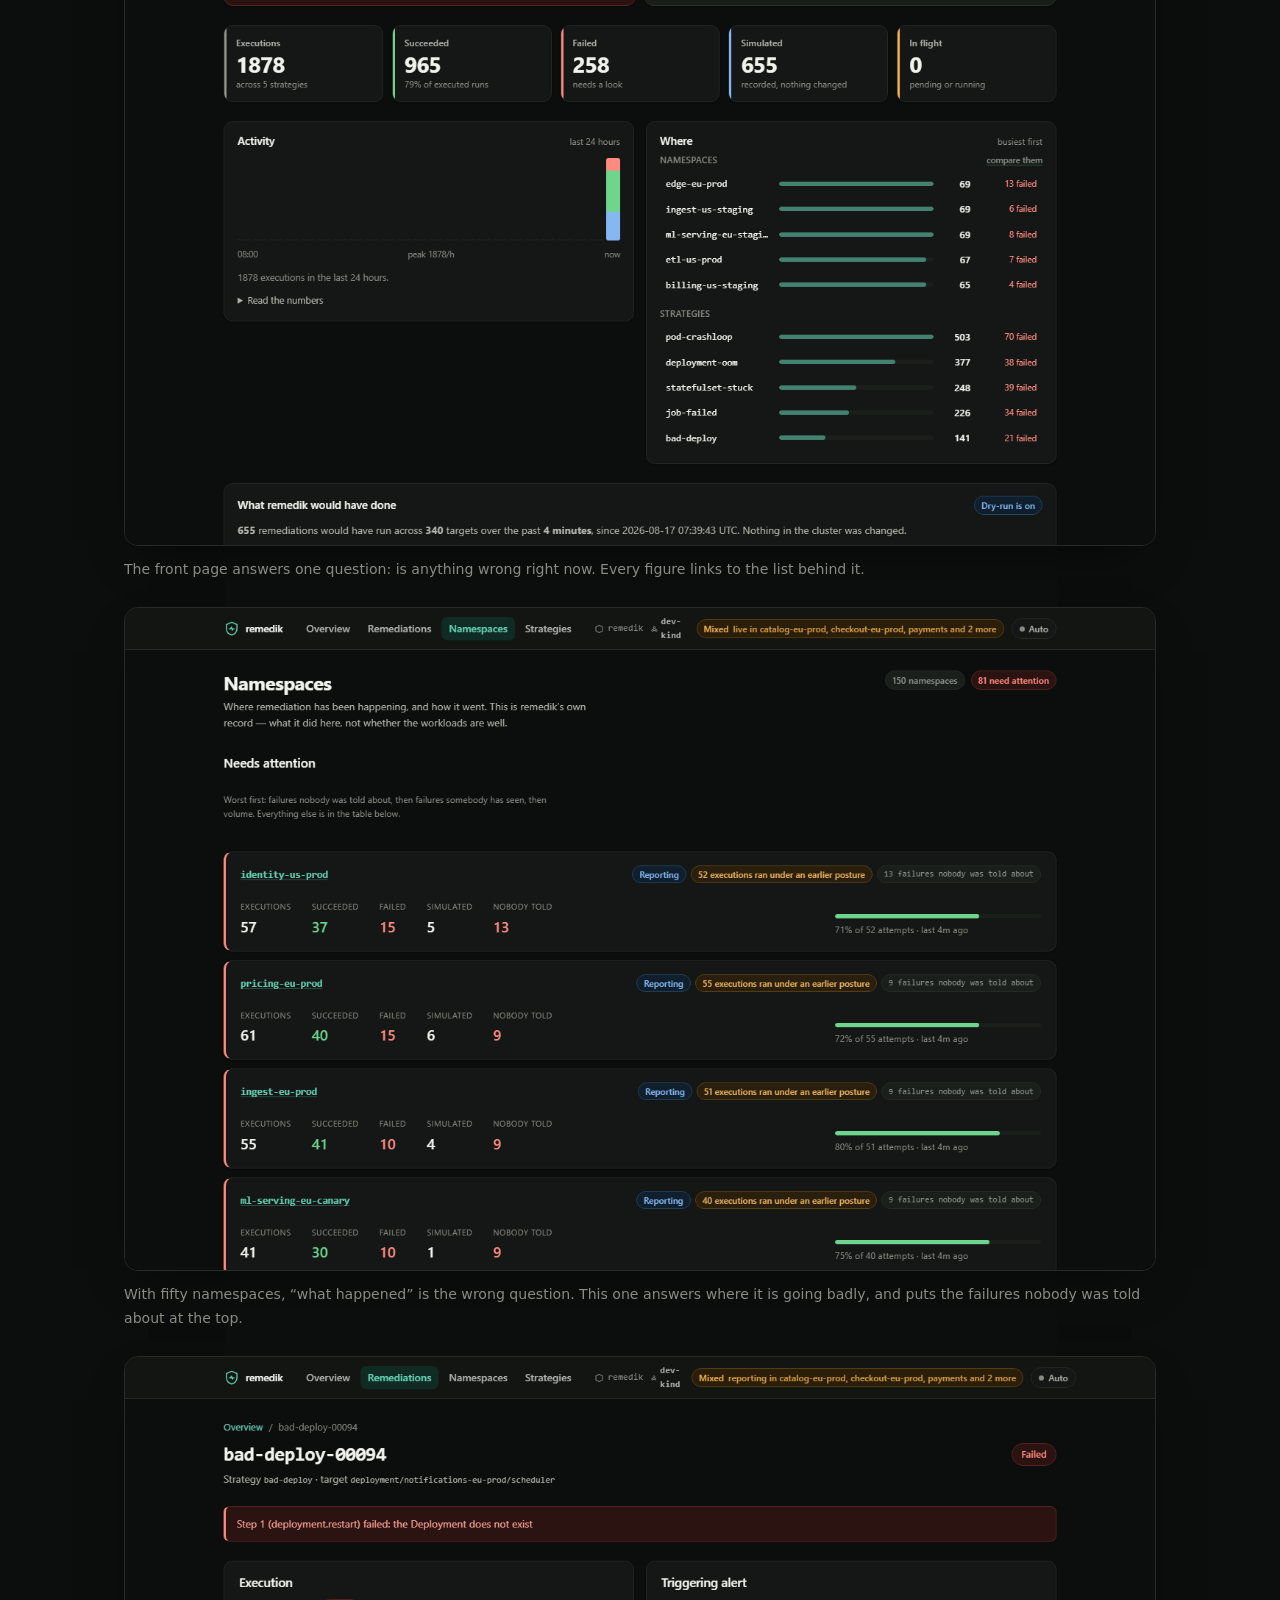
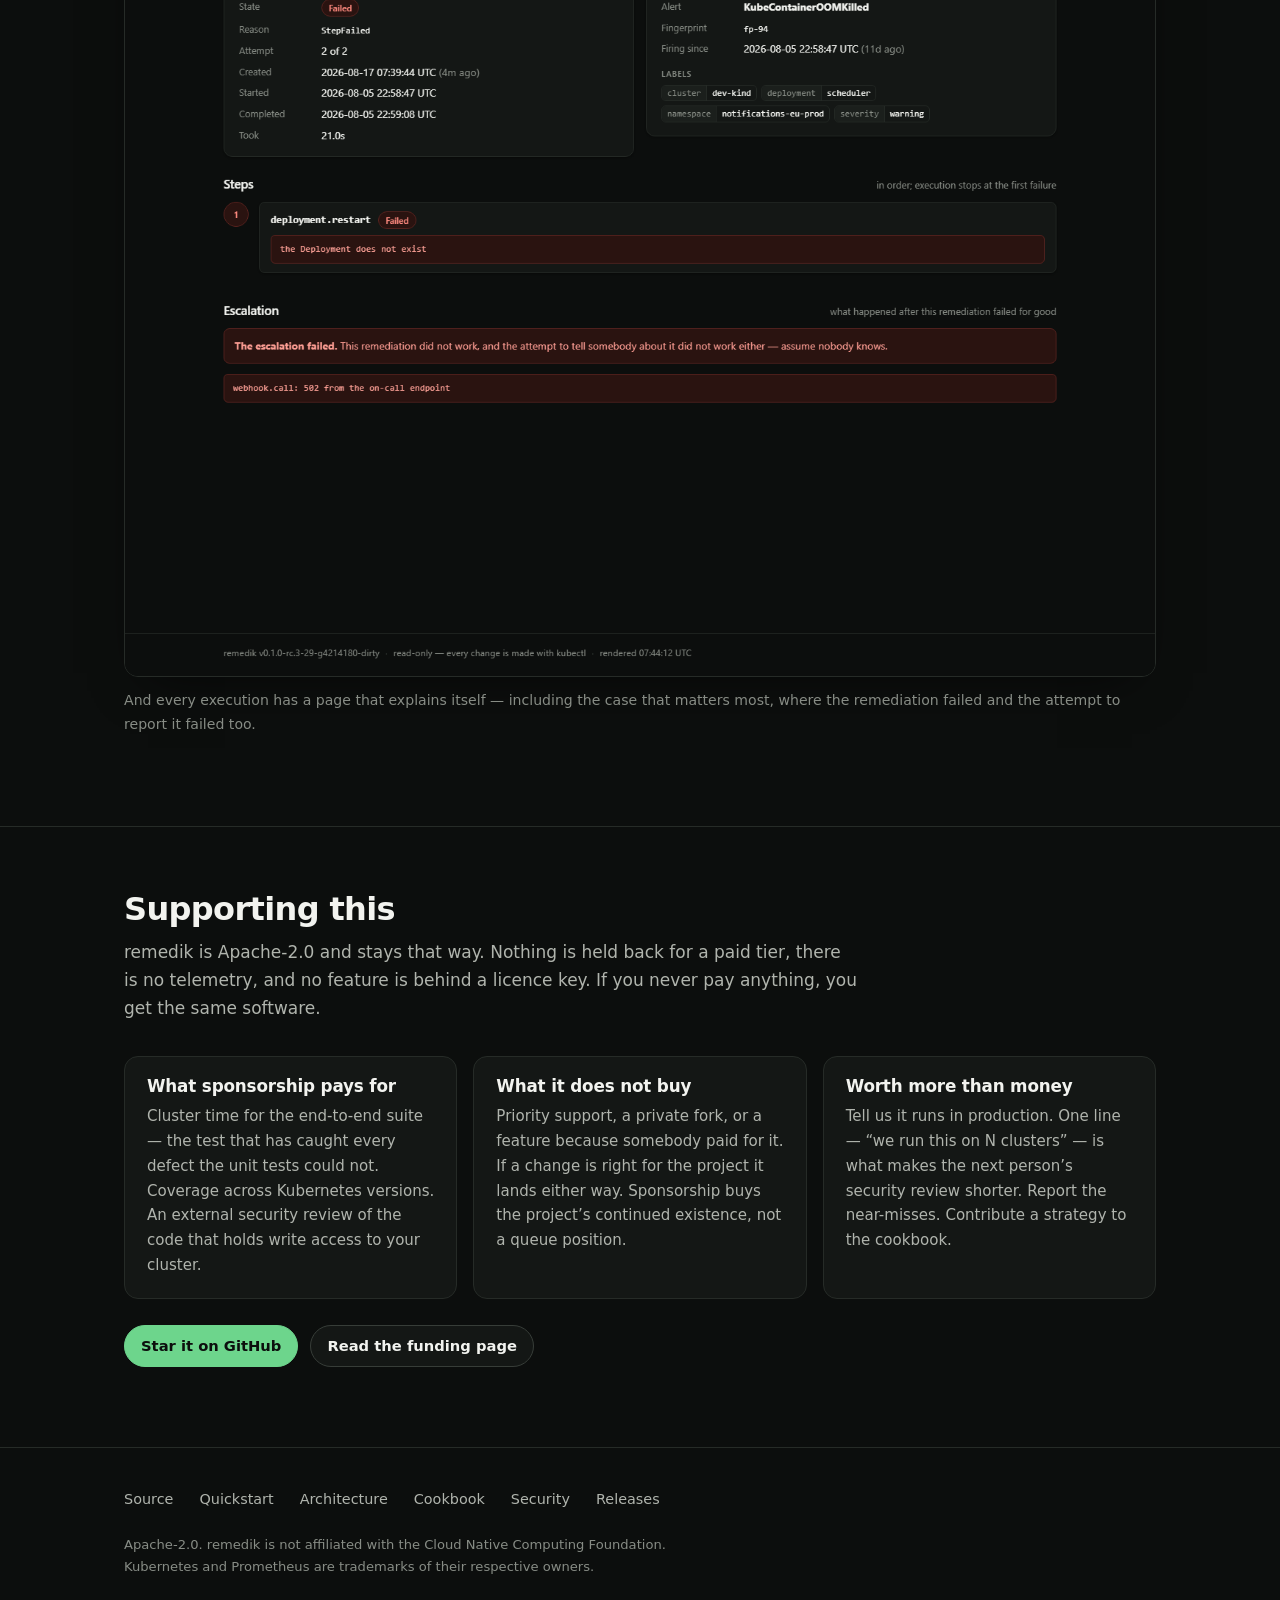
==== commit 03d67ece: "feat: where is this going badly, and the routing that answers it A platform team with fifty namespac" ====
--- a/website/index.html
+++ b/website/index.html
@@ -376,6 +376,13 @@
     </figure>
 
     <figure>
+      <img src="assets/namespaces.png" alt="The namespaces page: one row per namespace, with its posture, outcomes and the failures nobody was told about">
+      <figcaption>With fifty namespaces, &ldquo;what happened&rdquo; is the
+      wrong question. This one answers where it is going badly, and puts the
+      failures nobody was told about at the top.</figcaption>
+    </figure>
+
+    <figure>
       <img src="assets/detail.png" alt="A failed remediation, showing the step that failed and an escalation that also failed">
       <figcaption>And every execution has a page that explains itself —
       including the case that matters most, where the remediation failed and
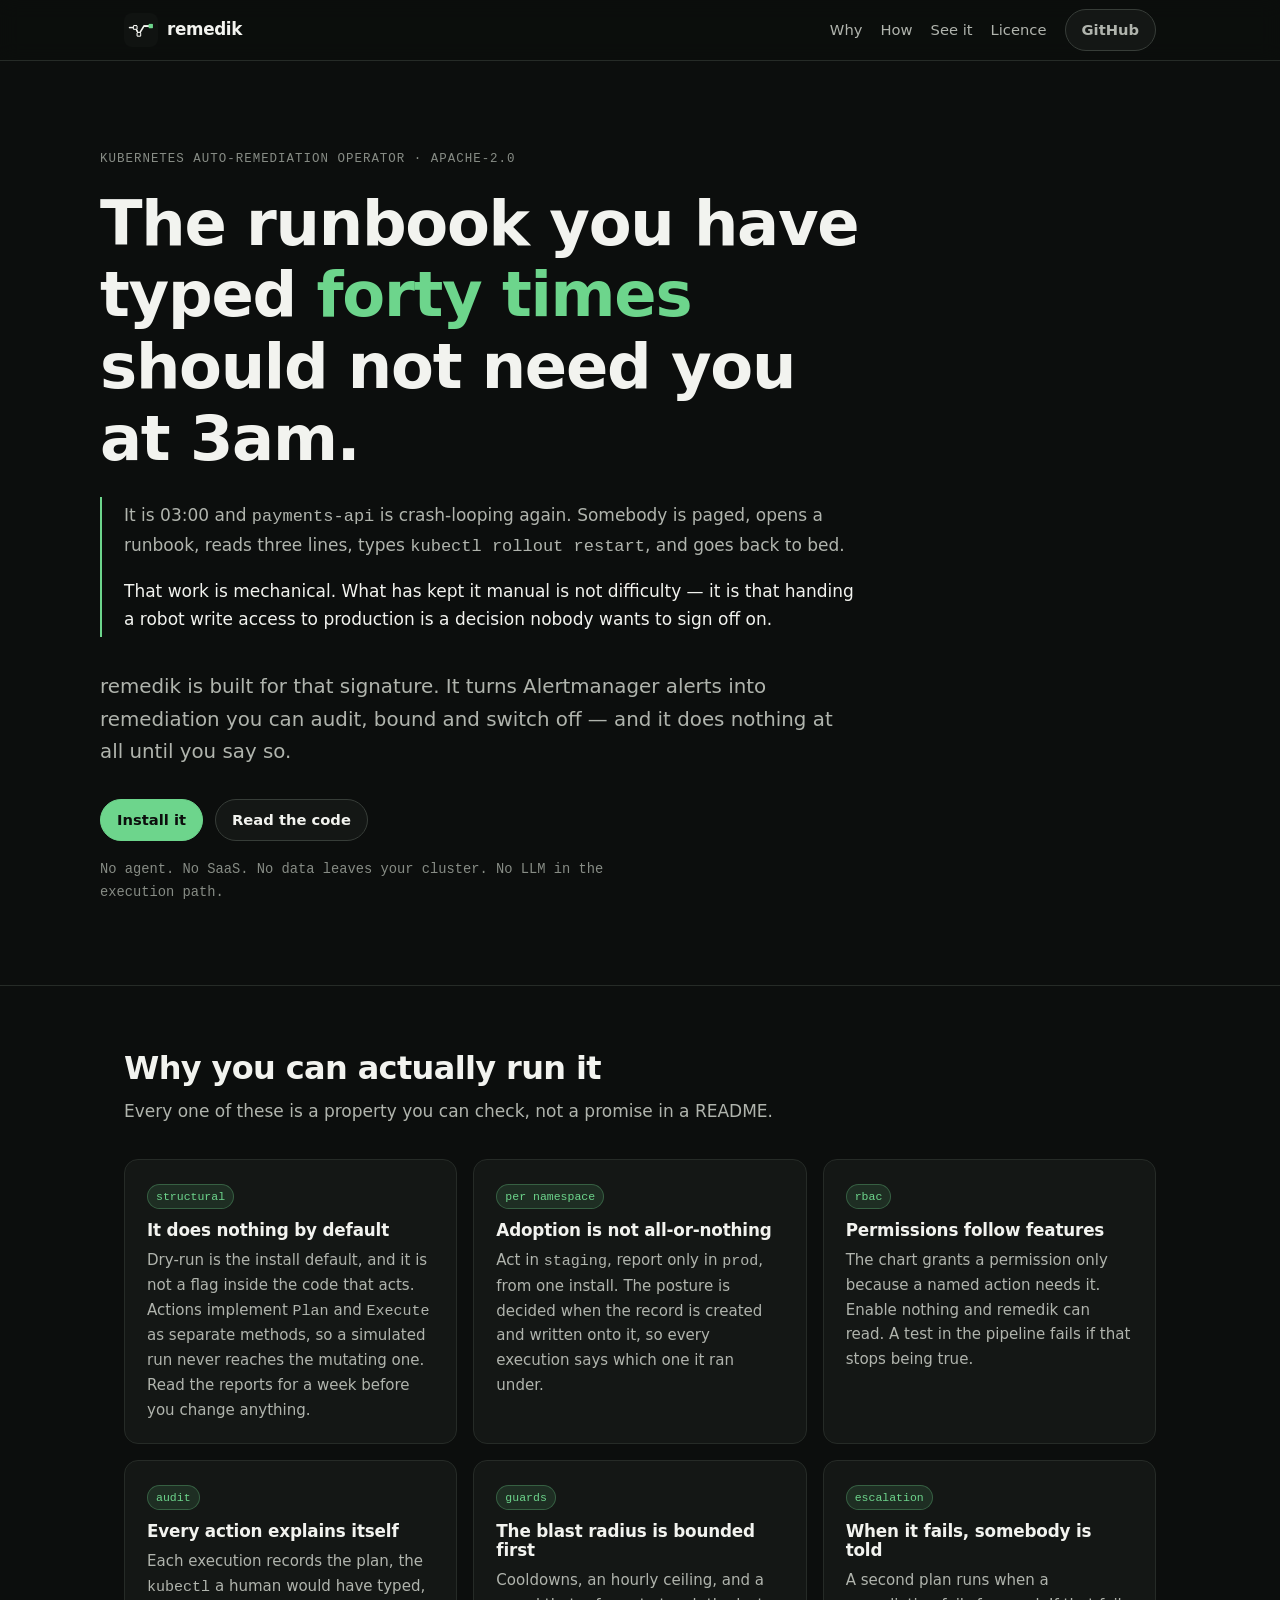
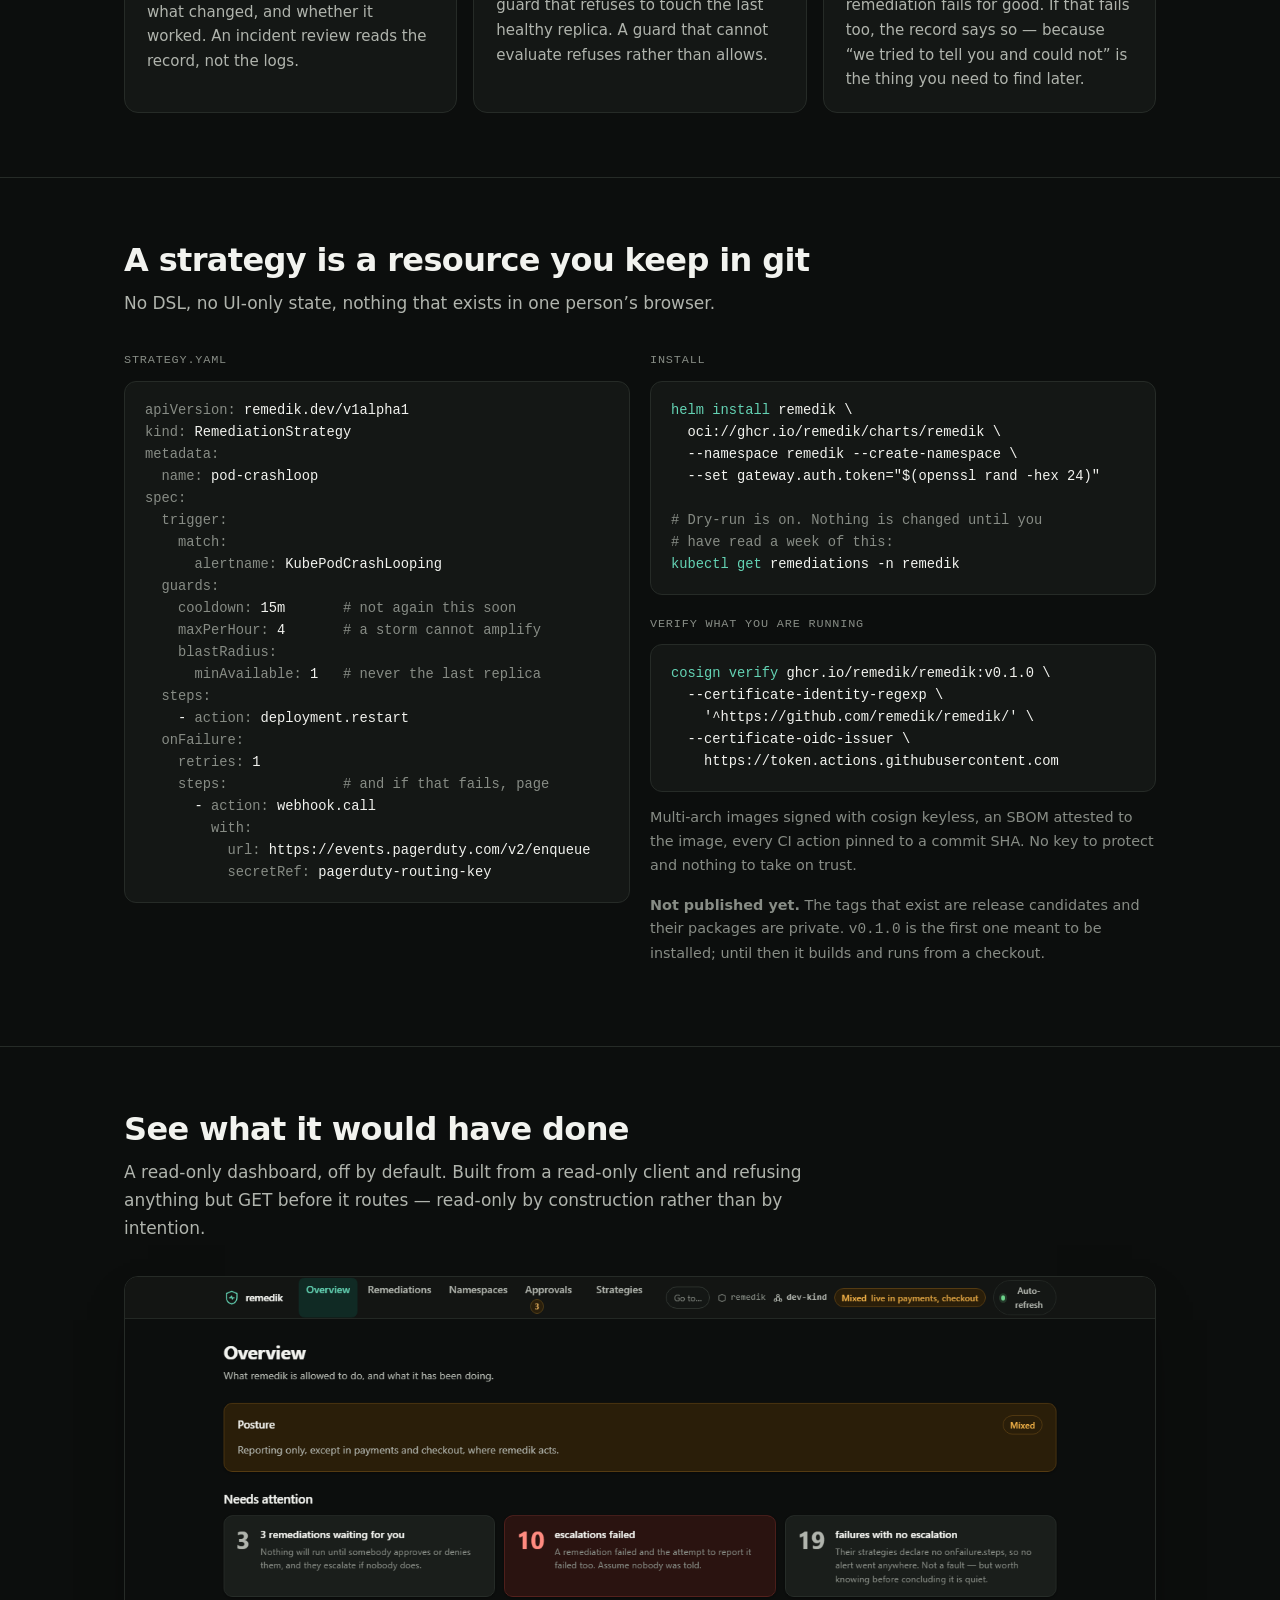
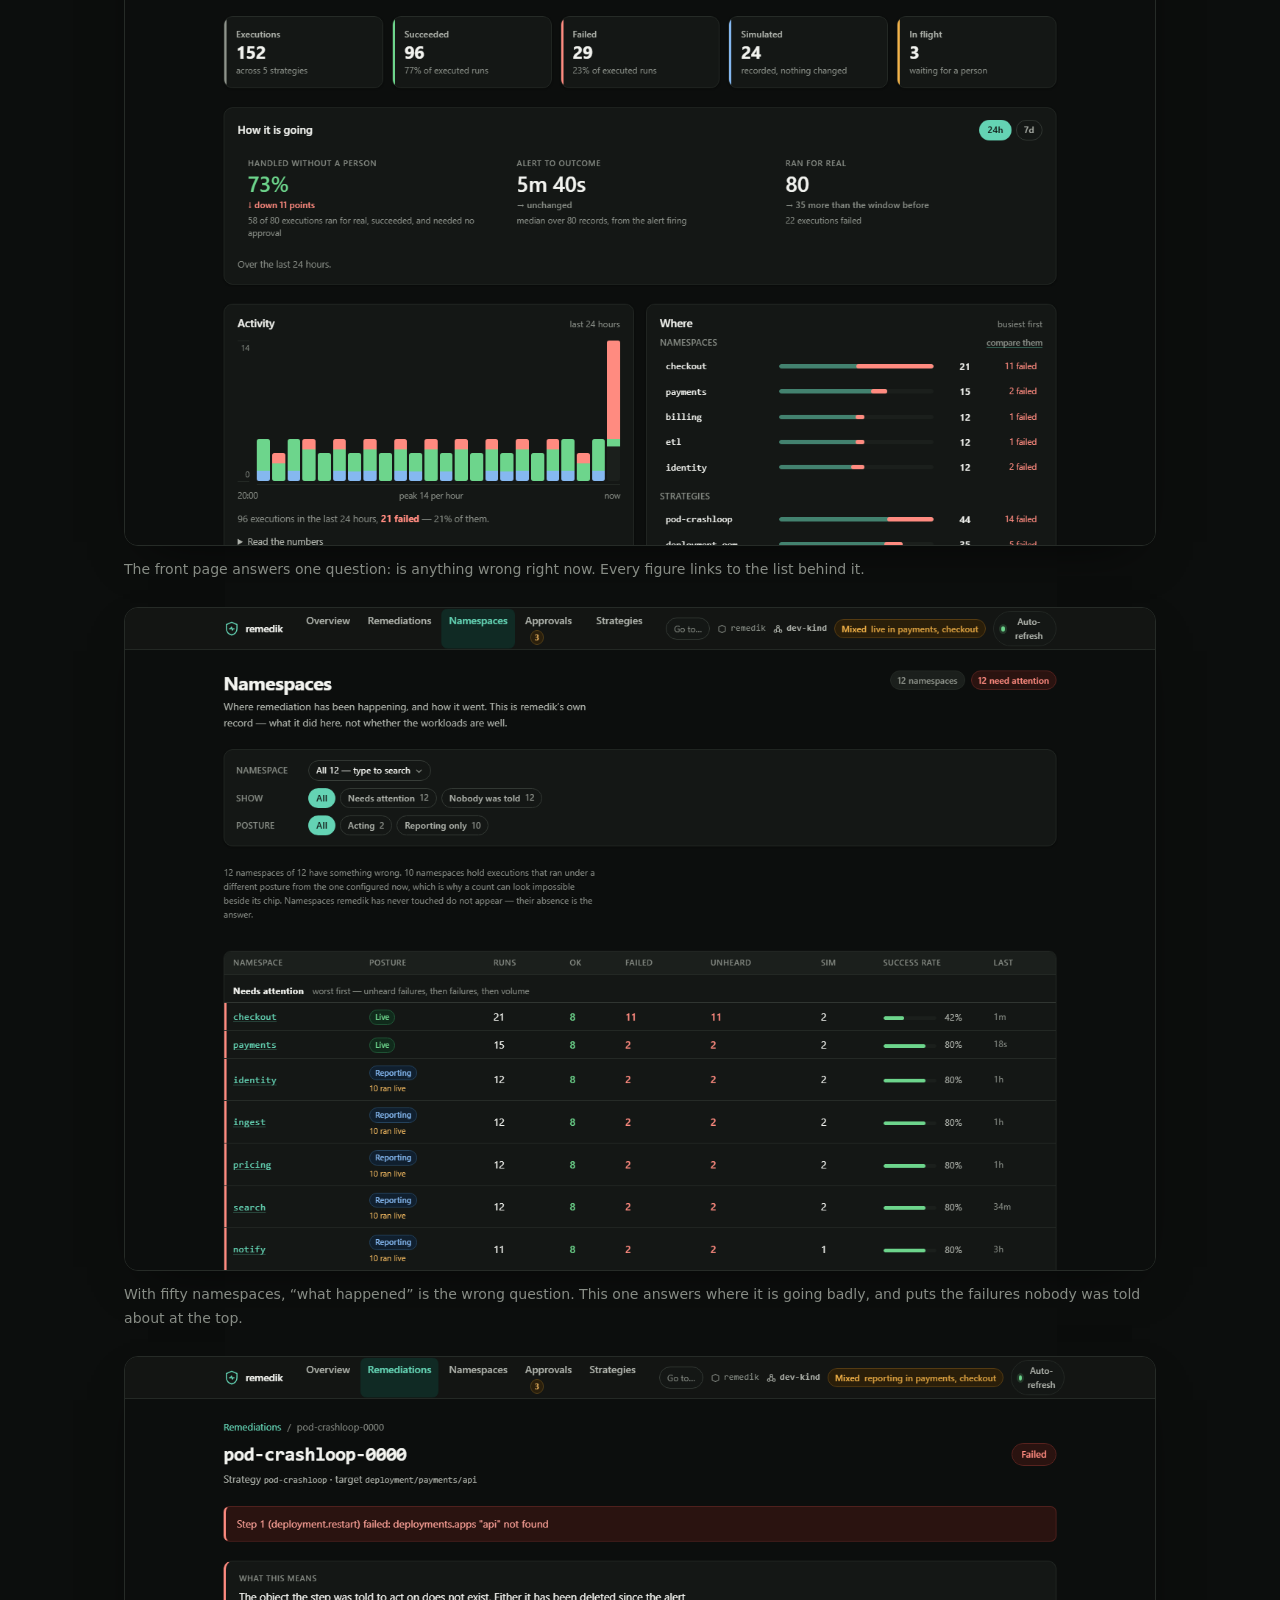
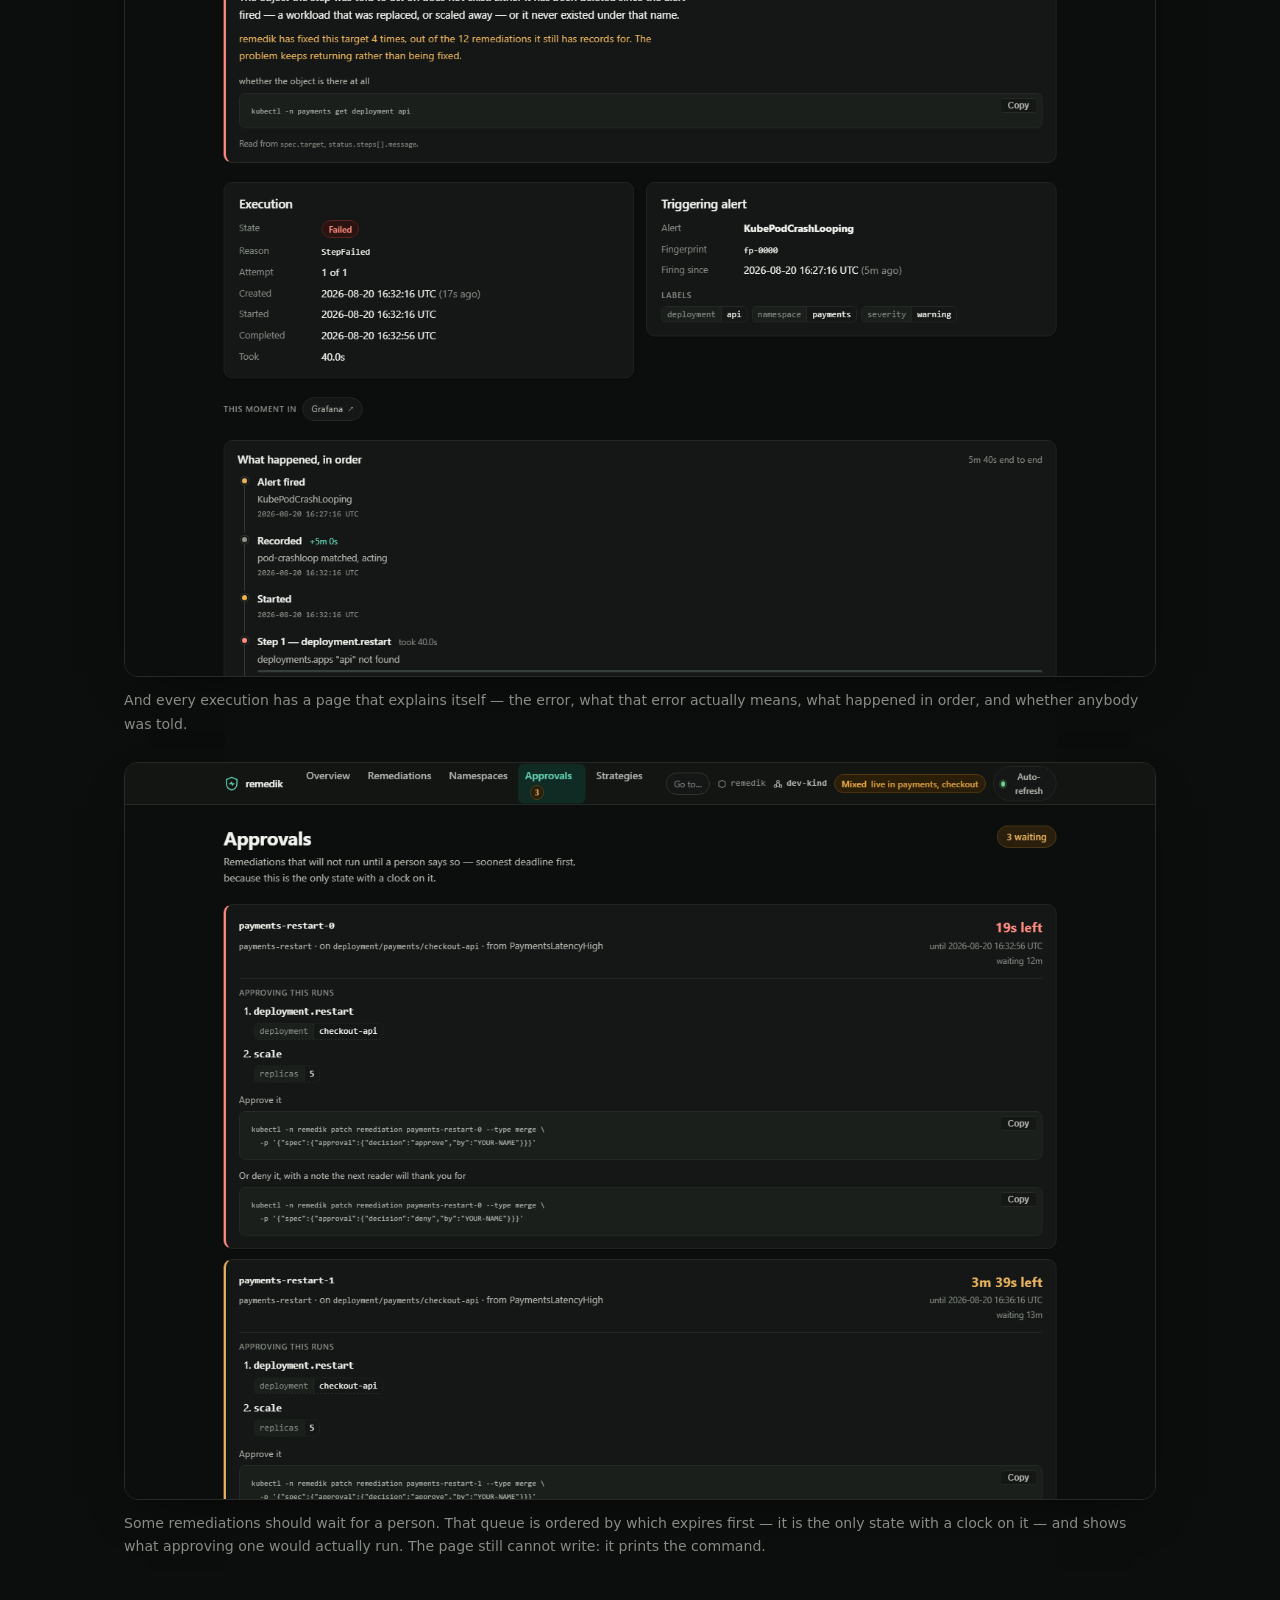
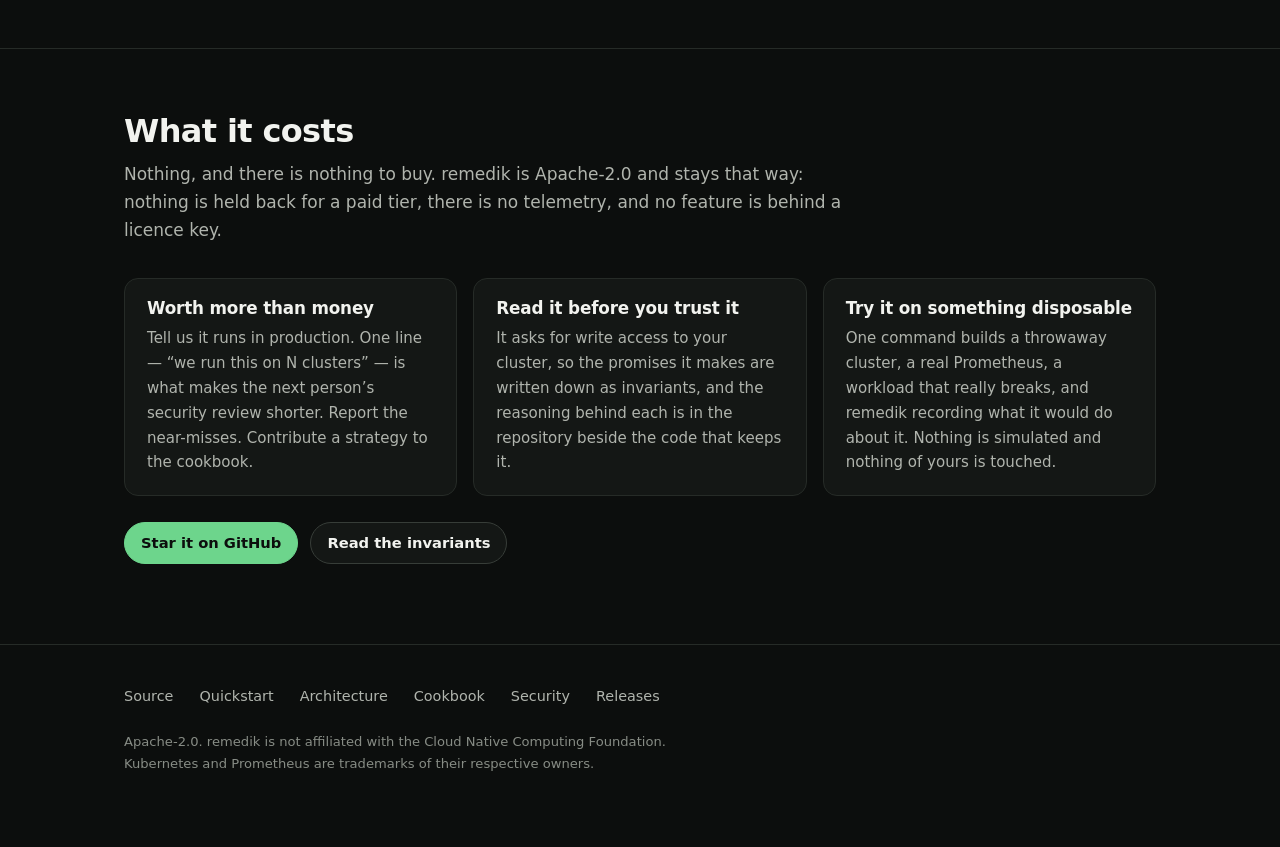
==== commit 6ca46119: "chore: ready the repository to be public The landing page still asked for sponsorship, and its "read" ====
--- a/website/index.html
+++ b/website/index.html
@@ -203,7 +203,7 @@
       <a href="#why">Why</a>
       <a href="#how">How</a>
       <a href="#see">See it</a>
-      <a href="#support">Support</a>
+      <a href="#licence">Licence</a>
       <a class="btn" href="https://github.com/remedik/remedik">GitHub</a>
     </nav>
   </div>
@@ -385,47 +385,53 @@
     <figure>
       <img src="assets/detail.png" alt="A failed remediation, showing the step that failed and an escalation that also failed">
       <figcaption>And every execution has a page that explains itself —
-      including the case that matters most, where the remediation failed and
-      the attempt to report it failed too.</figcaption>
+      the error, what that error actually means, what happened in order, and
+      whether anybody was told.</figcaption>
     </figure>
+
+    <figure>
+      <img src="assets/approvals.png" alt="The approvals queue: what is waiting, the time left on each, what approving it would run, and the commands that decide it">
+      <figcaption>Some remediations should wait for a person. That queue is
+      ordered by which expires first — it is the only state with a clock on
+      it — and shows what approving one would actually run. The page still
+      cannot write: it prints the command.</figcaption>
+    </figure>
   </div>
 </section>
 
-<section id="support">
+<section id="licence">
   <div class="wrap">
     <div class="section-head">
-      <h2>Supporting this</h2>
-      <p>remedik is Apache-2.0 and stays that way. Nothing is held back for a
-      paid tier, there is no telemetry, and no feature is behind a licence key.
-      If you never pay anything, you get the same software.</p>
+      <h2>What it costs</h2>
+      <p>Nothing, and there is nothing to buy. remedik is Apache-2.0 and stays
+      that way: nothing is held back for a paid tier, there is no telemetry,
+      and no feature is behind a licence key.</p>
     </div>
 
     <div class="cards">
-      <div class="card">
-        <h3>What sponsorship pays for</h3>
-        <p>Cluster time for the end-to-end suite — the test that has caught
-        every defect the unit tests could not. Coverage across Kubernetes
-        versions. An external security review of the code that holds write
-        access to your cluster.</p>
-      </div>
-      <div class="card">
-        <h3>What it does not buy</h3>
-        <p>Priority support, a private fork, or a feature because somebody paid
-        for it. If a change is right for the project it lands either way.
-        Sponsorship buys the project’s continued existence, not a queue
-        position.</p>
-      </div>
       <div class="card">
         <h3>Worth more than money</h3>
         <p>Tell us it runs in production. One line — “we run this on N
         clusters” — is what makes the next person’s security review shorter.
         Report the near-misses. Contribute a strategy to the cookbook.</p>
       </div>
+      <div class="card">
+        <h3>Read it before you trust it</h3>
+        <p>It asks for write access to your cluster, so the promises it makes
+        are written down as invariants, and the reasoning behind each is in the
+        repository beside the code that keeps it.</p>
+      </div>
+      <div class="card">
+        <h3>Try it on something disposable</h3>
+        <p>One command builds a throwaway cluster, a real Prometheus, a
+        workload that really breaks, and remedik recording what it would do
+        about it. Nothing is simulated and nothing of yours is touched.</p>
+      </div>
     </div>
 
     <p class="cta-row">
       <a class="btn btn-primary" href="https://github.com/remedik/remedik">Star it on GitHub</a>
-      <a class="btn" href="https://github.com/remedik/remedik/blob/main/docs/funding.md">Read the funding page</a>
+      <a class="btn" href="https://github.com/remedik/remedik/blob/main/docs/invariants.md">Read the invariants</a>
     </p>
   </div>
 </section>
